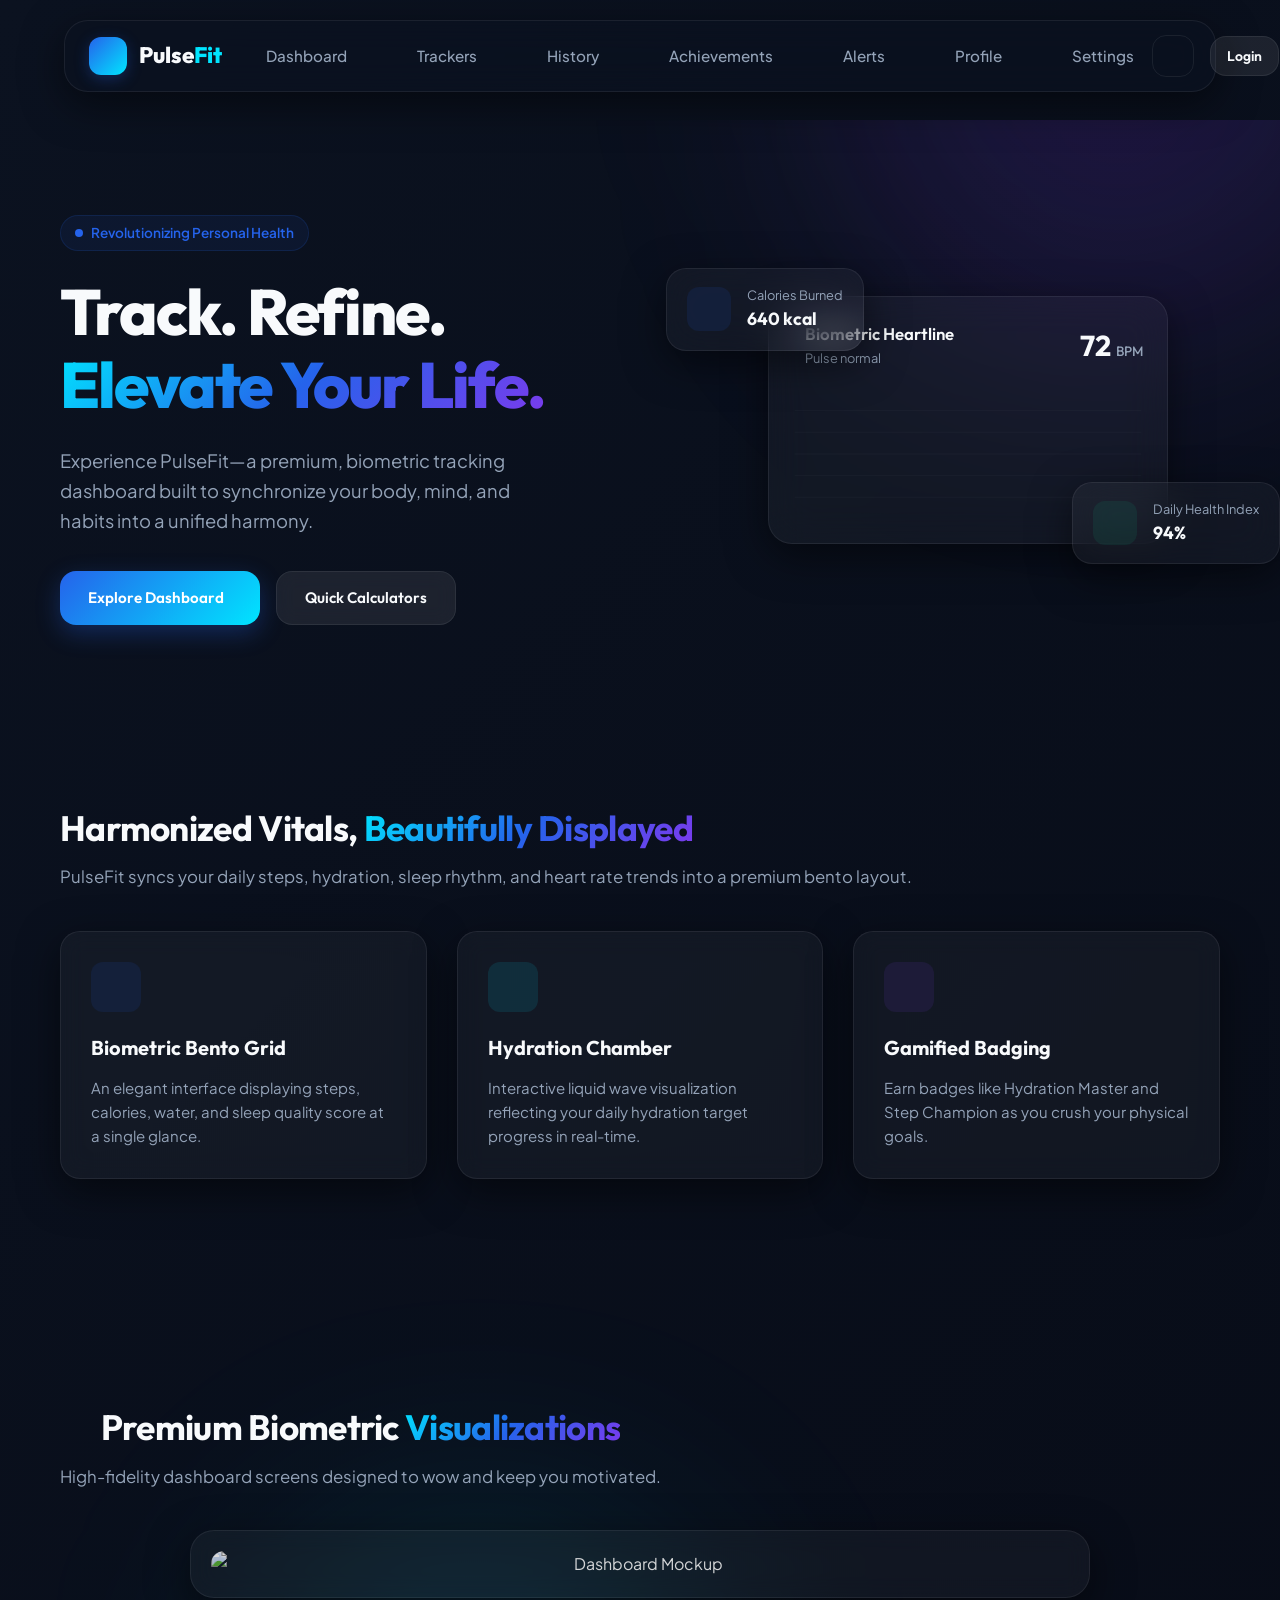
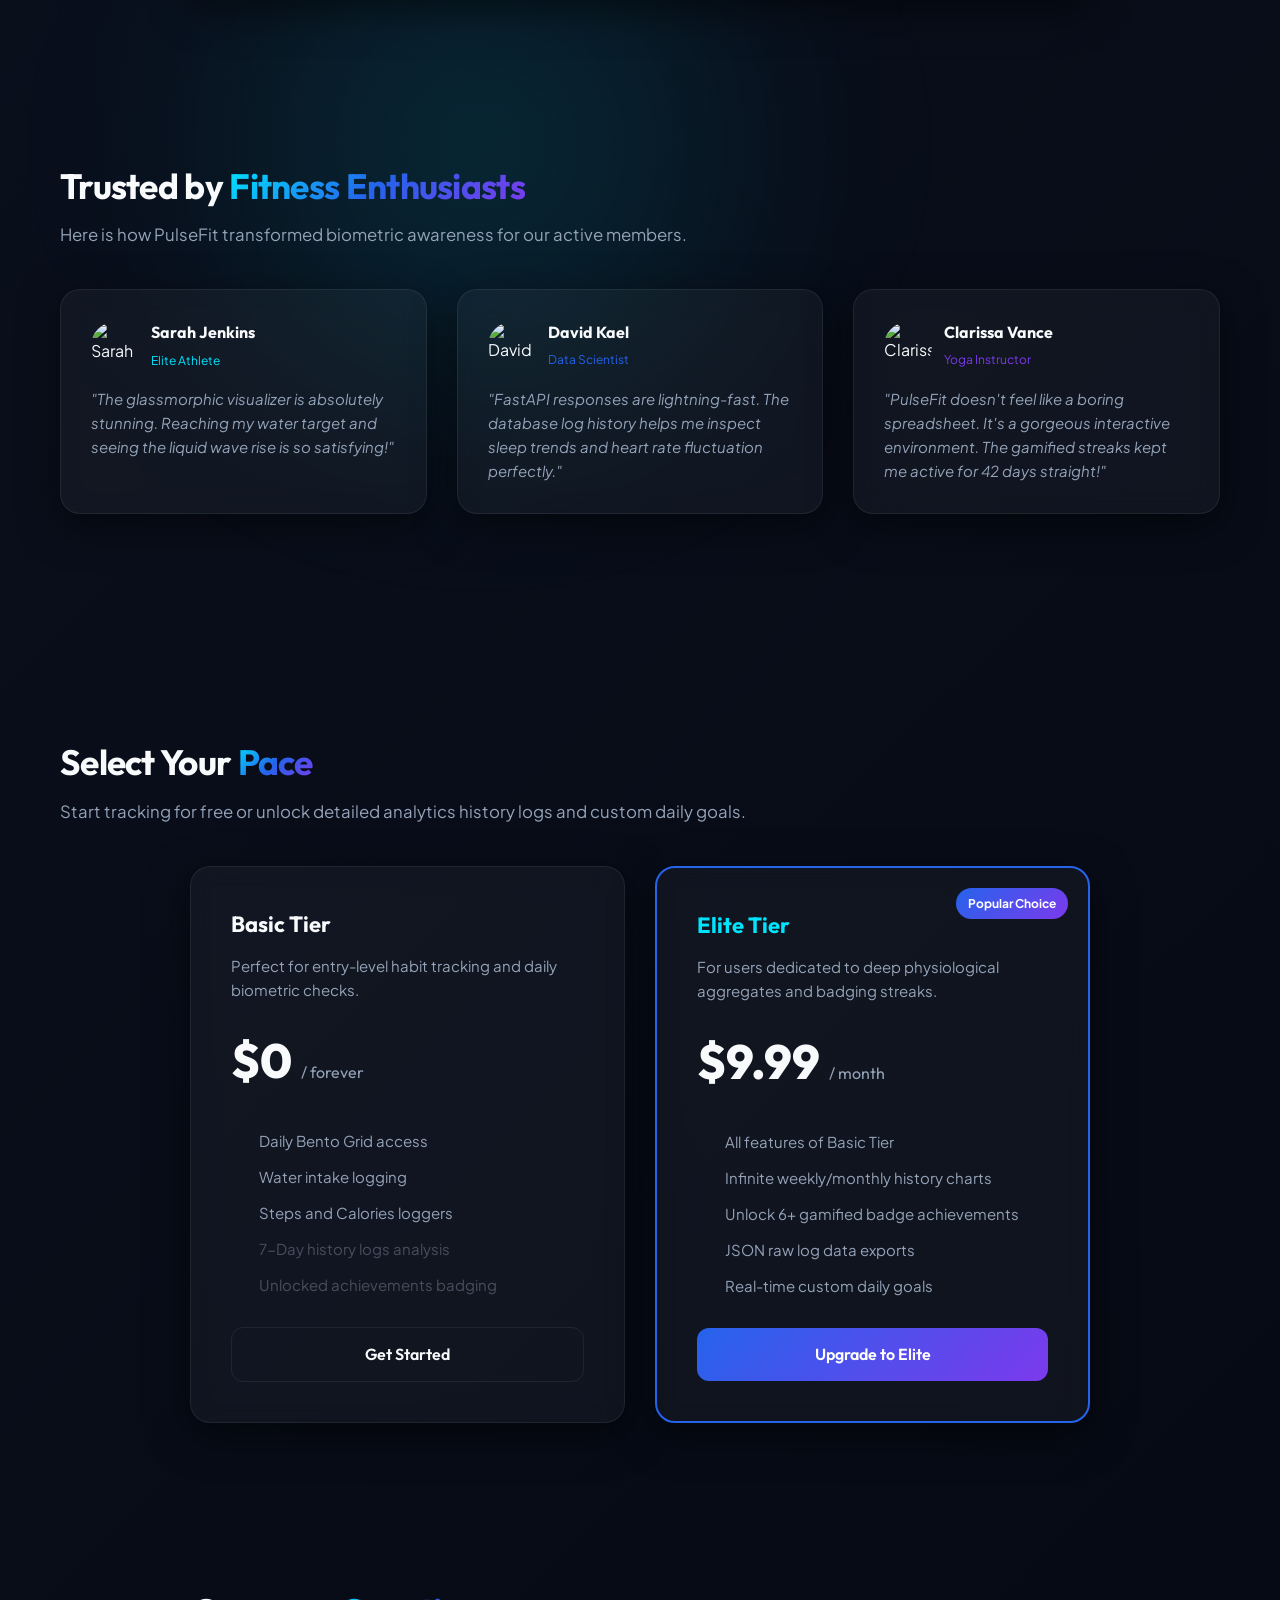
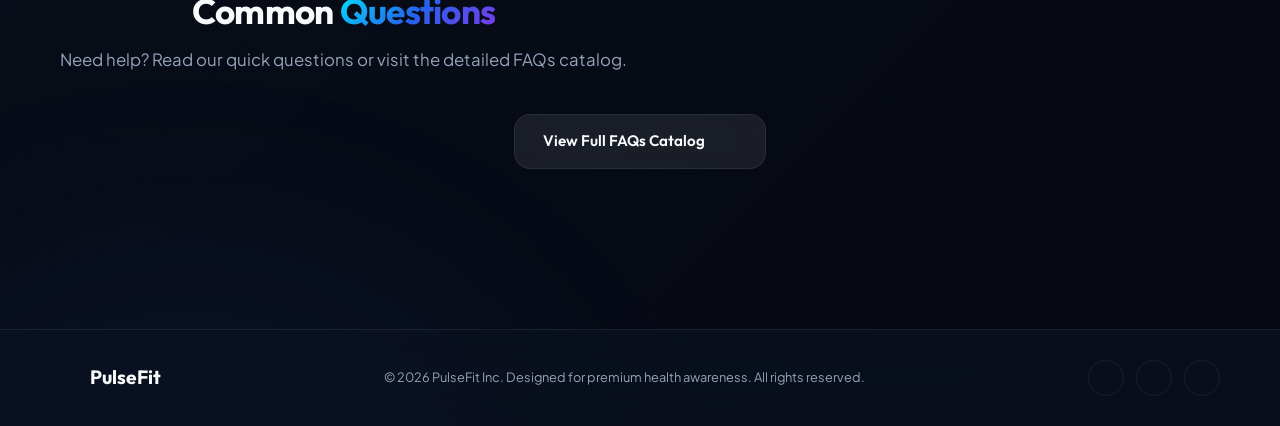
==== frontend/index.html @ 083548a2 "Initial commit: PulseFit Full-Stack Premium Health Analytics Dashboard" ====
<!DOCTYPE html>
<html lang="en">
<head>
    <meta charset="UTF-8">
    <meta name="viewport" content="width=device-width, initial-scale=1.0">
    <title>PulseFit | Premium Health Dashboard</title>
    <!-- Fonts -->
    <link rel="preconnect" href="https://fonts.googleapis.com">
    <link rel="preconnect" href="https://fonts.gstatic.com" crossorigin>
    <link href="https://fonts.googleapis.com/css2?family=Outfit:wght@300;400;500;600;700;800&family=Plus+Jakarta+Sans:wght@300;400;500;600;700;800&display=swap" rel="stylesheet">
    <!-- Style Sheet -->
    <link rel="stylesheet" href="assets/css/style.css">
    <link rel="stylesheet" href="assets/css/pages.css">
    <!-- Lucide Icons -->
    <script src="https://unpkg.com/lucide@latest"></script>
    <!-- Chart.js -->
    <script src="https://cdn.jsdelivr.net/npm/chart.js"></script>
    <!-- Canvas Confetti -->
    <script src="https://cdn.jsdelivr.net/npm/canvas-confetti@1.6.0/dist/confetti.browser.min.js"></script>
    <!-- Script to prevent FOUC (Flash of Unauthenticated Content) -->
    <script>
        (function() {
            const token = localStorage.getItem('pulsefit_token') || sessionStorage.getItem('pulsefit_token');
            if (token) {
                document.documentElement.classList.add('logged-in');
            }
        })();
    </script>
</head>
<body class="dark-theme">
    <!-- Background Animated Aurora/Blobs -->
    <div class="aurora-container">
        <div class="blob blob-1"></div>
        <div class="blob blob-2"></div>
        <div class="blob blob-3"></div>
    </div>

    <!-- Mouse Glow Glow Background Effect -->
    <div id="mouse-glow" class="mouse-glow"></div>

    <!-- Floating Glass Navigation -->
    <nav class="nav-glass">
        <div class="nav-container">
            <a href="#hero" class="nav-logo">
                <div class="logo-icon-wrap">
                    <i data-lucide="activity" class="logo-icon"></i>
                </div>
                <span>Pulse<span>Fit</span></span>
            </a>
            
            <div class="nav-menu">
                <a href="#dashboard" class="nav-link active" data-tab="dashboard">
                    <i data-lucide="layout-dashboard"></i>
                    <span>Dashboard</span>
                </a>
                <a href="#water-bmi" class="nav-link" data-tab="trackers">
                    <i data-lucide="heart-pulse"></i>
                    <span>Trackers</span>
                </a>
                <a href="history.html" class="nav-link">
                    <i data-lucide="history"></i>
                    <span>History</span>
                </a>
                <a href="achievements.html" class="nav-link">
                    <i data-lucide="trophy"></i>
                    <span>Achievements</span>
                </a>
                <a href="notifications.html" class="nav-link">
                    <i data-lucide="bell"></i>
                    <span>Alerts</span>
                </a>
                <a href="profile.html" class="nav-link">
                    <i data-lucide="user"></i>
                    <span>Profile</span>
                </a>
                <a href="settings.html" class="nav-link">
                    <i data-lucide="settings"></i>
                    <span>Settings</span>
                </a>
            </div>

            <div class="nav-actions">
                <button id="theme-toggle" class="theme-btn" aria-label="Toggle Theme">
                    <i data-lucide="sun" class="sun-icon"></i>
                    <i data-lucide="moon" class="moon-icon"></i>
                </button>
                <div id="nav-auth-btn-wrap">
                    <!-- Configured dynamically by auth.js -->
                </div>
            </div>
        </div>
    </nav>

    <main class="main-content">
        <!-- Hero Section -->
        <section id="hero" class="hero-section public-landing">
            <div class="hero-content">
                <div class="hero-badge">
                    <span class="pulse-dot"></span>
                    <span>Revolutionizing Personal Health</span>
                </div>
                <h1 class="hero-title">Track. Refine.<br><span class="gradient-text">Elevate Your Life.</span></h1>
                <p class="hero-subtitle">
                    Experience PulseFit—a premium, biometric tracking dashboard built to synchronize your body, mind, and habits into a unified harmony.
                </p>
                <div class="hero-actions">
                    <a href="#dashboard" class="btn btn-primary btn-ripple">
                        Explore Dashboard
                        <i data-lucide="arrow-right"></i>
                    </a>
                    <a href="#water-bmi" class="btn btn-secondary btn-ripple">
                        Quick Calculators
                    </a>
                </div>
            </div>

            <div class="hero-visual">
                <!-- Heartbeat ECG Graphic -->
                <div class="ecg-card glass-card">
                    <div class="ecg-header">
                        <div class="ecg-title-wrap">
                            <i data-lucide="heart" class="icon-pulse text-danger"></i>
                            <div>
                                <span class="ecg-label">Biometric Heartline</span>
                                <div class="ecg-status">Pulse normal</div>
                            </div>
                        </div>
                        <span class="bpm-counter font-heading">72 <span class="bpm-unit">BPM</span></span>
                    </div>
                    <div class="ecg-graph-wrap">
                        <svg class="ecg-svg" viewBox="0 0 400 150">
                            <defs>
                                <linearGradient id="heartGradient" x1="0" y1="0" x2="1" y2="0">
                                    <stop offset="0%" stop-color="var(--accent-color)" />
                                    <stop offset="50%" stop-color="var(--primary-color)" />
                                    <stop offset="100%" stop-color="var(--secondary-color)" />
                                </linearGradient>
                            </defs>
                            <path class="ecg-grid-lines" d="M 0,25 L 400,25 M 0,50 L 400,50 M 0,75 L 400,75 M 0,100 L 400,100 M 0,125 L 400,125" />
                            <path class="ecg-line" d="M 0,75 Q 15,75 30,75 Q 35,70 40,80 Q 45,75 55,75 Q 70,75 80,60 Q 85,110 90,20 Q 95,85 100,75 Q 115,75 130,75 Q 145,75 160,75 Q 165,70 170,80 Q 175,75 185,75 Q 200,75 210,60 Q 215,110 220,20 Q 225,85 230,75 Q 245,75 260,75 Q 275,75 290,75 Q 295,70 300,80 Q 305,75 315,75 Q 330,75 340,60 Q 345,110 350,20 Q 355,85 360,75 Q 375,75 400,75" />
                        </svg>
                    </div>
                </div>

                <!-- Floating Quick Cards -->
                <div class="floating-card float-card-1 glass-card">
                    <div class="float-icon-wrap bg-primary-soft">
                        <i data-lucide="zap" class="text-primary"></i>
                    </div>
                    <div>
                        <div class="float-title">Calories Burned</div>
                        <div class="float-val">640 kcal</div>
                    </div>
                </div>

                <div class="floating-card float-card-2 glass-card">
                    <div class="float-icon-wrap bg-success-soft">
                        <i data-lucide="activity" class="text-success"></i>
                    </div>
                    <div>
                        <div class="float-title">Daily Health Index</div>
                        <div class="float-val">94%</div>
                    </div>
                </div>
            </div>
        </section>

        <!-- Bento Grid Dashboard Section -->
        <section id="dashboard" class="dashboard-section section-padding private-dashboard">
            <div class="section-header">
                <div>
                    <h2 class="section-title">Biometric Bento Grid</h2>
                    <p class="section-subtitle">Realtime synchronization of your daily vitals, metrics, and progress.</p>
                </div>
            </div>

            <div class="bento-grid">
                <!-- 1. Heart Rate (Double Width) -->
                <div class="bento-card glass-card span-col-2" id="card-heart">
                    <div class="card-glow"></div>
                    <div class="bento-card-header">
                        <div class="card-title-wrap">
                            <span class="card-icon-wrap hr-icon-wrap">
                                <i data-lucide="heart" class="text-danger icon-pulse"></i>
                            </span>
                            <div>
                                <span class="card-category">Realtime Vitals</span>
                                <h3 class="card-title">Heart Rate</h3>
                            </div>
                        </div>
                        <span class="badge badge-success-soft">Active Now</span>
                    </div>
                    
                    <div class="card-body-layout hr-layout">
                        <div class="metric-display">
                            <span class="metric-value" id="val-heart">72</span>
                            <span class="metric-unit">BPM</span>
                            <div class="metric-status text-success">
                                <i data-lucide="trending-down"></i>
                                <span>Optimal resting rate</span>
                            </div>
                        </div>
                        <div class="mini-chart-container">
                            <canvas id="chart-heart-mini"></canvas>
                        </div>
                    </div>
                </div>

                <!-- 2. Daily Goal Radial Rings -->
                <div class="bento-card glass-card span-row-2" id="card-goals">
                    <div class="card-glow"></div>
                    <div class="bento-card-header">
                        <div class="card-title-wrap">
                            <span class="card-icon-wrap">
                                <i data-lucide="target" class="text-accent"></i>
                            </span>
                            <div>
                                <span class="card-category">Goals Completion</span>
                                <h3 class="card-title">Daily Rings</h3>
                            </div>
                        </div>
                    </div>
                    
                    <div class="radial-rings-body">
                        <div class="svg-rings-wrapper">
                            <svg class="radial-rings-svg" viewBox="0 0 200 200">
                                <!-- Steps Ring -->
                                <circle class="ring-bg" cx="100" cy="100" r="80" />
                                <circle class="ring-progress" id="ring-steps" cx="100" cy="100" r="80" stroke="var(--accent-color)" stroke-dasharray="502" stroke-dashoffset="502" />
                                
                                <!-- Calories Ring -->
                                <circle class="ring-bg" cx="100" cy="100" r="60" />
                                <circle class="ring-progress" id="ring-calories" cx="100" cy="100" r="60" stroke="var(--secondary-color)" stroke-dasharray="377" stroke-dashoffset="377" />
                                
                                <!-- Water Ring -->
                                <circle class="ring-bg" cx="100" cy="100" r="40" />
                                <circle class="ring-progress" id="ring-water" cx="100" cy="100" r="40" stroke="var(--primary-color)" stroke-dasharray="251" stroke-dashoffset="251" />
                            </svg>
                            <div class="rings-percentage-display">
                                <span id="rings-percentage">75%</span>
                                <span class="percent-label">Avg. Completed</span>
                            </div>
                        </div>

                        <div class="rings-legend">
                            <div class="legend-item">
                                <span class="legend-dot" style="background-color: var(--accent-color);"></span>
                                <span class="legend-name">Steps</span>
                                <span class="legend-value" id="legend-steps-val">76%</span>
                            </div>
                            <div class="legend-item">
                                <span class="legend-dot" style="background-color: var(--secondary-color);"></span>
                                <span class="legend-name">Calories</span>
                                <span class="legend-value" id="legend-calories-val">80%</span>
                            </div>
                            <div class="legend-item">
                                <span class="legend-dot" style="background-color: var(--primary-color);"></span>
                                <span class="legend-name">Water</span>
                                <span class="legend-value" id="legend-water-val">68%</span>
                            </div>
                        </div>
                    </div>
                </div>

                <!-- 3. Steps -->
                <div class="bento-card glass-card" id="card-steps">
                    <div class="card-glow"></div>
                    <div class="bento-card-header">
                        <div class="card-title-wrap">
                            <span class="card-icon-wrap">
                                <i data-lucide="footprints" class="text-accent"></i>
                            </span>
                            <div>
                                <span class="card-category">Activity</span>
                                <h3 class="card-title">Steps</h3>
                            </div>
                        </div>
                    </div>
                    
                    <div class="card-body-simple">
                        <div class="metric-display">
                            <span class="metric-value animate-number" id="val-steps" data-target="7624">0</span>
                            <span class="metric-unit">steps</span>
                        </div>
                        
                        <div class="progress-bar-wrap">
                            <div class="progress-bar-bg">
                                <div class="progress-fill fill-accent" id="progress-steps-bar" style="width: 76.2%"></div>
                            </div>
                            <div class="progress-stats">
                                <span>Goal: 10,000</span>
                                <span>76.2%</span>
                            </div>
                        </div>
                    </div>
                </div>

                <!-- 4. Water Intake (Quick View) -->
                <div class="bento-card glass-card" id="card-water">
                    <div class="card-glow"></div>
                    <div class="bento-card-header">
                        <div class="card-title-wrap">
                            <span class="card-icon-wrap">
                                <i data-lucide="droplet" class="text-primary"></i>
                            </span>
                            <div>
                                <span class="card-category">Hydration</span>
                                <h3 class="card-title">Water</h3>
                            </div>
                        </div>
                    </div>
                    
                    <div class="card-body-simple">
                        <div class="metric-display">
                            <span class="metric-value animate-number" id="val-water-quick">1700</span>
                            <span class="metric-unit">ml</span>
                        </div>
                        
                        <div class="progress-bar-wrap">
                            <div class="progress-bar-bg">
                                <div class="progress-fill fill-primary" id="progress-water-bar" style="width: 68%"></div>
                            </div>
                            <div class="progress-stats">
                                <span>Goal: 2,500ml</span>
                                <span id="val-water-pct">68%</span>
                            </div>
                        </div>
                    </div>
                </div>

                <!-- 5. Sleep -->
                <div class="bento-card glass-card" id="card-sleep">
                    <div class="card-glow"></div>
                    <div class="bento-card-header">
                        <div class="card-title-wrap">
                            <span class="card-icon-wrap">
                                <i data-lucide="moon" class="text-secondary"></i>
                            </span>
                            <div>
                                <span class="card-category">Circadian</span>
                                <h3 class="card-title">Sleep</h3>
                            </div>
                        </div>
                    </div>
                    
                    <div class="card-body-simple">
                        <div class="metric-display">
                            <div class="metric-value-row">
                                <span class="metric-value" id="val-sleep-hours">7.5</span>
                                <span class="metric-unit">hrs</span>
                            </div>
                            <div class="sleep-score-pill">
                                <span>Quality Score:</span>
                                <span class="text-secondary font-heading" id="val-sleep-score">84%</span>
                            </div>
                        </div>
                        <div class="sleep-timeline-mini">
                            <div class="timeline-bar">
                                <div class="timeline-seg deep" style="width: 25%" title="Deep Sleep"></div>
                                <div class="timeline-seg rem" style="width: 35%" title="REM Sleep"></div>
                                <div class="timeline-seg light" style="width: 30%" title="Light Sleep"></div>
                                <div class="timeline-seg awake" style="width: 10%" title="Awake"></div>
                            </div>
                            <div class="timeline-labels">
                                <span>23:00</span>
                                <span>06:30</span>
                            </div>
                        </div>
                    </div>
                </div>

                <!-- 6. Calories (Burned vs Target) -->
                <div class="bento-card glass-card" id="card-calories">
                    <div class="card-glow"></div>
                    <div class="bento-card-header">
                        <div class="card-title-wrap">
                            <span class="card-icon-wrap">
                                <i data-lucide="flame" class="text-warning"></i>
                            </span>
                            <div>
                                <span class="card-category">Energy Output</span>
                                <h3 class="card-title">Calories</h3>
                            </div>
                        </div>
                    </div>
                    
                    <div class="card-body-simple">
                        <div class="metric-display">
                            <span class="metric-value animate-number" id="val-calories" data-target="1920">0</span>
                            <span class="metric-unit">kcal</span>
                        </div>
                        
                        <div class="progress-bar-wrap">
                            <div class="progress-bar-bg">
                                <div class="progress-fill fill-warning" id="progress-calories-bar" style="width: 80%"></div>
                            </div>
                            <div class="progress-stats">
                                <span>Goal: 2,400 kcal</span>
                                <span>80%</span>
                            </div>
                        </div>
                    </div>
                </div>

                <!-- 7. Weekly Progress (Double Width) -->
                <div class="bento-card glass-card span-col-2" id="card-weekly">
                    <div class="card-glow"></div>
                    <div class="bento-card-header">
                        <div class="card-title-wrap">
                            <span class="card-icon-wrap">
                                <i data-lucide="trending-up" class="text-success"></i>
                            </span>
                            <div>
                                <span class="card-category">Biometric Trend</span>
                                <h3 class="card-title">Weekly Progress</h3>
                            </div>
                        </div>
                        <div class="weekly-legend-toggle">
                            <span class="dot-label"><span class="dot" style="background-color: var(--primary-color)"></span>Score</span>
                            <span class="dot-label"><span class="dot" style="background-color: var(--accent-color)"></span>Activity</span>
                        </div>
                    </div>
                    
                    <div class="weekly-chart-body">
                        <canvas id="chart-weekly-progress"></canvas>
                    </div>
                </div>

                <!-- 8. Achievements -->
                <div class="bento-card glass-card" id="card-achievements">
                    <div class="card-glow"></div>
                    <div class="bento-card-header">
                        <div class="card-title-wrap">
                            <span class="card-icon-wrap">
                                <i data-lucide="trophy" class="text-warning"></i>
                            </span>
                            <div>
                                <span class="card-category">Milestones</span>
                                <h3 class="card-title">Achievements</h3>
                            </div>
                        </div>
                    </div>
                    
                    <div class="achievements-body">
                        <div class="badge-list">
                            <div class="badge-item active-badge" title="Hydration Champion">
                                <div class="badge-icon-wrap">
                                    <i data-lucide="droplet" class="text-primary"></i>
                                </div>
                                <span class="badge-item-label">Hydro Master</span>
                            </div>
                            <div class="badge-item active-badge" title="10K steps completed">
                                <div class="badge-icon-wrap">
                                    <i data-lucide="footprints" class="text-accent"></i>
                                </div>
                                <span class="badge-item-label">10k Steps</span>
                            </div>
                            <div class="badge-item locked-badge" title="Sleep perfect week">
                                <div class="badge-icon-wrap">
                                    <i data-lucide="moon" class="text-secondary"></i>
                                </div>
                                <span class="badge-item-label">Dreamer</span>
                            </div>
                        </div>
                    </div>
                </div>
            </div>
        </section>

        <!-- Interactive Trackers (Water & BMI) -->
        <section id="water-bmi" class="trackers-section section-padding private-dashboard">
            <div class="section-header">
                <div>
                    <h2 class="section-title">Interactive Health Modules</h2>
                    <p class="section-subtitle">Deep dive tools with live inputs, status calculations, and rich visual effects.</p>
                </div>
            </div>

            <div class="trackers-grid">
                <!-- Water Tracker Card (Liquid Wave) -->
                <div class="tracker-card glass-card" id="card-water-detailed">
                    <div class="card-glow"></div>
                    <div class="tracker-card-header">
                        <div class="card-title-wrap">
                            <span class="card-icon-wrap bg-primary-soft">
                                <i data-lucide="droplet" class="text-primary"></i>
                            </span>
                            <div>
                                <span class="card-category">Daily Ingestion</span>
                                <h3 class="card-title">Hydration Chamber</h3>
                            </div>
                        </div>
                    </div>

                    <div class="water-tracker-body">
                        <!-- Liquid Vessel Visual -->
                        <div class="water-bottle-container">
                            <div class="water-vessel">
                                <!-- Wave Overlay SVG -->
                                <div class="water-waves" id="water-level-waves" style="transform: translateY(32%);">
                                    <svg class="waves" xmlns="http://www.w3.org/2000/svg" viewBox="0 24 150 28" preserveAspectRatio="none" shape-rendering="auto">
                                        <defs>
                                            <path id="gentle-wave" d="M-160 44c30 0 58-18 88-18s58 18 88 18 58-18 88-18 58 18 88 18v44h-352z" />
                                        </defs>
                                        <g class="parallax">
                                            <use href="#gentle-wave" x="48" y="0" fill="rgba(37, 99, 235, 0.3)" />
                                            <use href="#gentle-wave" x="48" y="3" fill="rgba(0, 229, 255, 0.4)" />
                                            <use href="#gentle-wave" x="48" y="5" fill="rgba(37, 99, 235, 0.7)" />
                                            <use href="#gentle-wave" x="48" y="7" fill="var(--primary-color)" />
                                        </g>
                                    </svg>
                                </div>
                                <div class="vessel-label font-heading">
                                    <span id="vessel-percentage">68%</span>
                                    <span class="vessel-sub">Hydrated</span>
                                </div>
                            </div>
                        </div>

                        <!-- Stats & Buttons -->
                        <div class="water-controls">
                            <div class="water-stat-row">
                                <div class="stat-box">
                                    <span class="stat-val font-heading" id="water-intake-val">1.7L</span>
                                    <span class="stat-lbl">Intake</span>
                                </div>
                                <div class="stat-divider"></div>
                                <div class="stat-box">
                                    <span class="stat-val font-heading">2.5L</span>
                                    <span class="stat-lbl">Goal Target</span>
                                </div>
                            </div>

                            <div class="quick-add-grid">
                                <button class="btn-quick-add btn-ripple" data-amount="250">
                                    <span class="plus-icon">+</span>
                                    <span class="amount-val">250 ml</span>
                                    <span class="cup-label">Small Glass</span>
                                </button>
                                <button class="btn-quick-add btn-ripple" data-amount="500">
                                    <span class="plus-icon">+</span>
                                    <span class="amount-val">500 ml</span>
                                    <span class="cup-label">Tall Bottle</span>
                                </button>
                                <button class="btn-quick-add btn-ripple" data-amount="1000">
                                    <span class="plus-icon">+</span>
                                    <span class="amount-val">1000 ml</span>
                                    <span class="cup-label">Hydro Flask</span>
                                </button>
                            </div>
                        </div>
                    </div>
                </div>

                <!-- BMI Calculator Card -->
                <div class="tracker-card glass-card" id="card-bmi-detailed">
                    <div class="card-glow"></div>
                    <div class="tracker-card-header">
                        <div class="card-title-wrap">
                            <span class="card-icon-wrap bg-accent-soft">
                                <i data-lucide="scale" class="text-accent"></i>
                            </span>
                            <div>
                                <span class="card-category">Weight Composition</span>
                                <h3 class="card-title">Interactive BMI</h3>
                            </div>
                        </div>
                    </div>

                    <div class="bmi-tracker-body">
                        <!-- Left Sliders Input -->
                        <div class="bmi-inputs">
                            <div class="input-slider-group">
                                <div class="slider-header">
                                    <label for="bmi-height">Height</label>
                                    <span class="slider-val-bubble font-heading" id="height-lbl">175 cm</span>
                                </div>
                                <input type="range" id="bmi-height" min="100" max="220" value="175" class="range-slider">
                            </div>

                            <div class="input-slider-group">
                                <div class="slider-header">
                                    <label for="bmi-weight">Weight</label>
                                    <span class="slider-val-bubble font-heading" id="weight-lbl">70 kg</span>
                                </div>
                                <input type="range" id="bmi-weight" min="30" max="150" value="70" class="range-slider">
                            </div>
                        </div>

                        <!-- Gauge Visual & Text -->
                        <div class="bmi-visual">
                            <div class="gauge-container">
                                <svg class="gauge-svg" viewBox="0 0 200 100">
                                    <!-- Gauge Arc Background -->
                                    <path class="gauge-arc-bg" d="M20,95 A80,80 0 0,1 180,95" />
                                    <!-- Colored Indicator Segments (Underweight, Normal, Overweight, Obese) -->
                                    <path class="gauge-arc-segment text-accent" d="M20,95 A80,80 0 0,1 60,40" stroke="#00E5FF" />
                                    <path class="gauge-arc-segment text-success" d="M60,40 A80,80 0 0,1 120,30" stroke="#10B981" />
                                    <path class="gauge-arc-segment text-warning" d="M120,30 A80,80 0 0,1 160,50" stroke="#F59E0B" />
                                    <path class="gauge-arc-segment text-danger" d="M160,50 A80,80 0 0,1 180,95" stroke="#EF4444" />
                                    
                                    <!-- Gauge Needle -->
                                    <line class="gauge-needle" id="bmi-needle" x1="100" y1="95" x2="100" y2="25" />
                                    <circle class="gauge-center" cx="100" cy="95" r="8" />
                                </svg>
                                
                                <div class="bmi-score-wrap">
                                    <span class="bmi-score-val font-heading" id="val-bmi">22.9</span>
                                    <span class="bmi-score-status" id="val-bmi-status">Normal Weight</span>
                                </div>
                            </div>

                            <div class="bmi-verdict glass-panel" id="bmi-feedback">
                                <i data-lucide="info" class="text-primary"></i>
                                <span>You have a healthy body weight. Maintain physical activity & hydration.</span>
                            </div>
                        </div>
                    </div>
                </div>
            </div>
        </section>

        <!-- Features Section (Public Landing Only) -->
        <section id="features" class="features-section section-padding public-landing">
            <div class="section-header">
                <div>
                    <h2 class="section-title">Harmonized Vitals, <span class="gradient-text">Beautifully Displayed</span></h2>
                    <p class="section-subtitle">PulseFit syncs your daily steps, hydration, sleep rhythm, and heart rate trends into a premium bento layout.</p>
                </div>
            </div>
            <div class="feature-grid-3">
                <div class="marketing-card">
                    <div class="marketing-card-icon" style="background: rgba(37, 99, 235, 0.1); color: var(--primary-color);">
                        <i data-lucide="layout-grid"></i>
                    </div>
                    <h3 class="marketing-card-title">Biometric Bento Grid</h3>
                    <p class="marketing-card-desc">An elegant interface displaying steps, calories, water, and sleep quality score at a single glance.</p>
                </div>
                <div class="marketing-card">
                    <div class="marketing-card-icon" style="background: rgba(0, 229, 255, 0.1); color: var(--accent-color);">
                        <i data-lucide="droplet"></i>
                    </div>
                    <h3 class="marketing-card-title">Hydration Chamber</h3>
                    <p class="marketing-card-desc">Interactive liquid wave visualization reflecting your daily hydration target progress in real-time.</p>
                </div>
                <div class="marketing-card">
                    <div class="marketing-card-icon" style="background: rgba(124, 58, 237, 0.1); color: var(--secondary-color);">
                        <i data-lucide="trophy"></i>
                    </div>
                    <h3 class="marketing-card-title">Gamified Badging</h3>
                    <p class="marketing-card-desc">Earn badges like Hydration Master and Step Champion as you crush your physical goals.</p>
                </div>
            </div>
        </section>

        <!-- Screenshots Section (Public Landing Only) -->
        <section id="screenshots" class="screenshots-section section-padding public-landing" style="text-align: center;">
            <div class="section-header">
                <div>
                    <h2 class="section-title">Premium Biometric <span class="gradient-text">Visualizations</span></h2>
                    <p class="section-subtitle">High-fidelity dashboard screens designed to wow and keep you motivated.</p>
                </div>
            </div>
            <div class="marketing-card" style="max-width: 900px; margin: 0 auto; padding: 20px; overflow: hidden; border-radius: 24px;">
                <img src="https://images.unsplash.com/photo-1510017808632-95f08e047fe2?q=80&w=1200&auto=format&fit=crop" alt="Dashboard Mockup" style="width: 100%; border-radius: 16px; display: block; filter: brightness(0.85);">
            </div>
        </section>

        <!-- Testimonials Section (Public Landing Only) -->
        <section id="testimonials" class="testimonials-section section-padding public-landing">
            <div class="section-header">
                <div>
                    <h2 class="section-title">Trusted by <span class="gradient-text">Fitness Enthusiasts</span></h2>
                    <p class="section-subtitle">Here is how PulseFit transformed biometric awareness for our active members.</p>
                </div>
            </div>
            <div class="feature-grid-3">
                <div class="marketing-card">
                    <div style="display: flex; align-items: center; gap: 12px; margin-bottom: 16px;">
                        <img src="https://images.unsplash.com/photo-1544005313-94ddf0286df2?q=80&w=128" alt="Sarah" style="width: 48px; height: 48px; border-radius: 50%; object-fit: cover;">
                        <div>
                            <h4 style="font-family: var(--font-heading); color: var(--text-primary); font-size: 16px;">Sarah Jenkins</h4>
                            <span style="font-size: 12px; color: var(--accent-color);">Elite Athlete</span>
                        </div>
                    </div>
                    <p class="marketing-card-desc" style="font-style: italic;">"The glassmorphic visualizer is absolutely stunning. Reaching my water target and seeing the liquid wave rise is so satisfying!"</p>
                </div>
                <div class="marketing-card">
                    <div style="display: flex; align-items: center; gap: 12px; margin-bottom: 16px;">
                        <img src="https://images.unsplash.com/photo-1506794778202-cad84cf45f1d?q=80&w=128" alt="David" style="width: 48px; height: 48px; border-radius: 50%; object-fit: cover;">
                        <div>
                            <h4 style="font-family: var(--font-heading); color: var(--text-primary); font-size: 16px;">David Kael</h4>
                            <span style="font-size: 12px; color: var(--primary-color);">Data Scientist</span>
                        </div>
                    </div>
                    <p class="marketing-card-desc" style="font-style: italic;">"FastAPI responses are lightning-fast. The database log history helps me inspect sleep trends and heart rate fluctuation perfectly."</p>
                </div>
                <div class="marketing-card">
                    <div style="display: flex; align-items: center; gap: 12px; margin-bottom: 16px;">
                        <img src="https://images.unsplash.com/photo-1534528741775-53994a69daeb?q=80&w=128" alt="Clarissa" style="width: 48px; height: 48px; border-radius: 50%; object-fit: cover;">
                        <div>
                            <h4 style="font-family: var(--font-heading); color: var(--text-primary); font-size: 16px;">Clarissa Vance</h4>
                            <span style="font-size: 12px; color: var(--secondary-color);">Yoga Instructor</span>
                        </div>
                    </div>
                    <p class="marketing-card-desc" style="font-style: italic;">"PulseFit doesn't feel like a boring spreadsheet. It's a gorgeous interactive environment. The gamified streaks kept me active for 42 days straight!"</p>
                </div>
            </div>
        </section>

        <!-- Pricing Section (Public Landing Only) -->
        <section id="pricing" class="pricing-section section-padding public-landing">
            <div class="section-header">
                <div>
                    <h2 class="section-title">Select Your <span class="gradient-text">Pace</span></h2>
                    <p class="section-subtitle">Start tracking for free or unlock detailed analytics history logs and custom daily goals.</p>
                </div>
            </div>
            <div class="pricing-grid-2" style="max-width: 900px; margin: 0 auto;">
                <!-- Free Plan -->
                <div class="marketing-card pricing-card">
                    <h3 class="marketing-card-title" style="font-size: 22px;">Basic Tier</h3>
                    <p class="marketing-card-desc">Perfect for entry-level habit tracking and daily biometric checks.</p>
                    <div class="pricing-price">$0 <span>/ forever</span></div>
                    <ul class="pricing-features">
                        <li><i data-lucide="check"></i> <span>Daily Bento Grid access</span></li>
                        <li><i data-lucide="check"></i> <span>Water intake logging</span></li>
                        <li><i data-lucide="check"></i> <span>Steps and Calories loggers</span></li>
                        <li style="opacity: 0.4;"><i data-lucide="x" style="color: var(--danger-color);"></i> <span>7-Day history logs analysis</span></li>
                        <li style="opacity: 0.4;"><i data-lucide="x" style="color: var(--danger-color);"></i> <span>Unlocked achievements badging</span></li>
                    </ul>
                    <a href="register.html" class="btn-pricing btn-ripple" style="border: 1px solid var(--card-border); color: var(--text-primary);">Get Started</a>
                </div>

                <!-- Premium Plan -->
                <div class="marketing-card pricing-card premium">
                    <div class="pricing-badge">Popular Choice</div>
                    <h3 class="marketing-card-title" style="font-size: 22px; color: var(--accent-color);">Elite Tier</h3>
                    <p class="marketing-card-desc">For users dedicated to deep physiological aggregates and badging streaks.</p>
                    <div class="pricing-price">$9.99 <span>/ month</span></div>
                    <ul class="pricing-features">
                        <li><i data-lucide="check"></i> <span>All features of Basic Tier</span></li>
                        <li><i data-lucide="check"></i> <span>Infinite weekly/monthly history charts</span></li>
                        <li><i data-lucide="check"></i> <span>Unlock 6+ gamified badge achievements</span></li>
                        <li><i data-lucide="check"></i> <span>JSON raw log data exports</span></li>
                        <li><i data-lucide="check"></i> <span>Real-time custom daily goals</span></li>
                    </ul>
                    <a href="register.html" class="btn-pricing btn-ripple" style="background: linear-gradient(135deg, var(--primary-color) 0%, var(--secondary-color) 100%); color: #fff;">Upgrade to Elite</a>
                </div>
            </div>
        </section>

        <!-- FAQ summary (Public Landing Only) -->
        <section id="faq-summary" class="faq-summary-section section-padding public-landing" style="text-align: center; margin-bottom: 40px;">
            <div class="section-header">
                <div>
                    <h2 class="section-title">Common <span class="gradient-text">Questions</span></h2>
                    <p class="section-subtitle">Need help? Read our quick questions or visit the detailed FAQs catalog.</p>
                </div>
            </div>
            <a href="faq.html" class="btn btn-secondary btn-ripple">
                View Full FAQs Catalog
                <i data-lucide="arrow-right" style="width: 16px; height: 16px; margin-left: 8px;"></i>
            </a>
        </section>
    </main>

    <!-- Footer -->
    <footer class="footer-glass">
        <div class="footer-container">
            <div class="footer-brand">
                <i data-lucide="activity" class="text-primary"></i>
                <span class="font-heading">PulseFit</span>
            </div>
            <p class="footer-copy">© 2026 PulseFit Inc. Designed for premium health awareness. All rights reserved.</p>
            <div class="footer-socials">
                <a href="#" class="social-btn" aria-label="Twitter"><i data-lucide="twitter"></i></a>
                <a href="#" class="social-btn" aria-label="GitHub"><i data-lucide="github"></i></a>
                <a href="#" class="social-btn" aria-label="Instagram"><i data-lucide="instagram"></i></a>
            </div>
        </div>
    </footer>

    <!-- Script File -->
    <script src="assets/js/auth.js"></script>
    <script src="assets/js/script.js"></script>
</body>
</html>
---- frontend/assets/css/style.css ----
/* ==========================================================================
   PulseFit Core CSS Design System
   ========================================================================== */

/* Design Variables & Theme Maps */
:root {
    /* Color Palette */
    --primary-color: #2563EB;
    --accent-color: #00E5FF;
    --secondary-color: #7C3AED;
    --success-color: #10B981;
    --warning-color: #F59E0B;
    --danger-color: #EF4444;
    
    /* Font Stack */
    --font-heading: 'Outfit', -apple-system, BlinkMacSystemFont, "Segoe UI", Roboto, sans-serif;
    --font-body: 'Plus Jakarta Sans', -apple-system, BlinkMacSystemFont, "Segoe UI", Roboto, sans-serif;

    /* Theme-specific tokens (Dark Theme - Default) */
    --bg-gradient: linear-gradient(135deg, #0B1220 0%, #060913 100%);
    --card-bg: rgba(255, 255, 255, 0.04);
    --card-border: rgba(255, 255, 255, 0.07);
    --card-hover-border: rgba(0, 229, 255, 0.25);
    --text-primary: #F8FAFC;
    --text-secondary: #94A3B8;
    --shadow: 0 12px 40px 0 rgba(0, 0, 0, 0.5);
    --glow-primary: rgba(37, 99, 235, 0.15);
    --nav-bg: rgba(11, 18, 32, 0.7);
    --panel-bg: rgba(255, 255, 255, 0.02);
    
    --blob-1-color: rgba(124, 58, 237, 0.2);
    --blob-2-color: rgba(37, 99, 235, 0.15);
    --blob-3-color: rgba(0, 229, 255, 0.15);
    
    --vessel-bg: rgba(255, 255, 255, 0.05);
    --track-bg: rgba(255, 255, 255, 0.08);
}

/* Light Theme Variables */
.light-theme {
    --bg-gradient: linear-gradient(135deg, #F4F7FE 0%, #E5EEFC 100%);
    --card-bg: rgba(255, 255, 255, 0.55);
    --card-border: rgba(255, 255, 255, 0.6);
    --card-hover-border: rgba(37, 99, 235, 0.35);
    --text-primary: #0F172A;
    --text-secondary: #475569;
    --shadow: 0 12px 40px 0 rgba(31, 38, 135, 0.06);
    --glow-primary: rgba(37, 99, 235, 0.06);
    --nav-bg: rgba(244, 247, 254, 0.7);
    --panel-bg: rgba(255, 255, 255, 0.3);
    
    --blob-1-color: rgba(124, 58, 237, 0.08);
    --blob-2-color: rgba(37, 99, 235, 0.08);
    --blob-3-color: rgba(0, 229, 255, 0.08);
    
    --vessel-bg: rgba(0, 0, 0, 0.03);
    --track-bg: rgba(0, 0, 0, 0.06);
}

/* Reset & Core Setup */
* {
    box-sizing: border-box;
    margin: 0;
    padding: 0;
}

html {
    scroll-behavior: smooth;
}

body {
    background: var(--bg-gradient);
    color: var(--text-primary);
    font-family: var(--font-body);
    font-size: 16px;
    line-height: 1.6;
    overflow-x: hidden;
    min-height: 100vh;
    transition: background 0.6s ease, color 0.4s ease;
    position: relative;
}

/* Scrollbar styling */
::-webkit-scrollbar {
    width: 8px;
}
::-webkit-scrollbar-track {
    background: transparent;
}
::-webkit-scrollbar-thumb {
    background: rgba(255, 255, 255, 0.1);
    border-radius: 10px;
}
.light-theme::-webkit-scrollbar-thumb {
    background: rgba(0, 0, 0, 0.1);
}

/* Background Blobs Animation */
.aurora-container {
    position: absolute;
    top: 0;
    left: 0;
    width: 100%;
    height: 100%;
    z-index: -2;
    overflow: hidden;
    pointer-events: none;
}

.blob {
    position: absolute;
    border-radius: 50%;
    filter: blur(120px);
    mix-blend-mode: screen;
    animation: float-blobs 25s infinite alternate ease-in-out;
    opacity: 0.8;
    transition: background 0.6s ease;
}

.light-theme .blob {
    mix-blend-mode: multiply;
    opacity: 0.9;
}

.blob-1 {
    width: 45vw;
    height: 45vw;
    background: var(--blob-1-color);
    top: -10%;
    right: -10%;
    animation-delay: 0s;
}

.blob-2 {
    width: 50vw;
    height: 50vw;
    background: var(--blob-2-color);
    bottom: -15%;
    left: -10%;
    animation-delay: 5s;
}

.blob-3 {
    width: 35vw;
    height: 35vw;
    background: var(--blob-3-color);
    top: 40%;
    left: 20%;
    animation-delay: 10s;
}

@keyframes float-blobs {
    0% {
        transform: translate(0, 0) scale(1) rotate(0deg);
    }
    50% {
        transform: translate(5%, 10%) scale(1.1) rotate(180deg);
    }
    100% {
        transform: translate(-5%, -5%) scale(0.9) rotate(360deg);
    }
}

/* Mouse Glow Effect */
.mouse-glow {
    position: fixed;
    top: 0;
    left: 0;
    width: 600px;
    height: 600px;
    border-radius: 50%;
    background: radial-gradient(circle, var(--glow-primary) 0%, transparent 70%);
    z-index: -1;
    pointer-events: none;
    transform: translate(-50%, -50%);
    opacity: 0;
    transition: opacity 0.5s ease;
}

/* Premium Typography Helper */
.font-heading {
    font-family: var(--font-heading);
}

.gradient-text {
    background: linear-gradient(135deg, var(--accent-color) 0%, var(--primary-color) 50%, var(--secondary-color) 100%);
    -webkit-background-clip: text;
    -webkit-text-fill-color: transparent;
}

/* Floating Glass Navigation */
.nav-glass {
    position: fixed;
    top: 20px;
    left: 50%;
    transform: translateX(-50%);
    width: 90%;
    max-width: 1200px;
    height: 72px;
    background: var(--nav-bg);
    border: 1px solid var(--card-border);
    backdrop-filter: blur(20px);
    -webkit-backdrop-filter: blur(20px);
    border-radius: 24px;
    z-index: 100;
    box-shadow: var(--shadow);
    transition: border 0.3s ease, background 0.6s ease, top 0.3s ease;
}

.nav-container {
    display: flex;
    align-items: center;
    justify-content: space-between;
    height: 100%;
    padding: 0 24px;
}

.nav-logo {
    display: flex;
    align-items: center;
    gap: 12px;
    text-decoration: none;
    color: var(--text-primary);
    font-family: var(--font-heading);
    font-weight: 800;
    font-size: 1.4rem;
}

.logo-icon-wrap {
    width: 38px;
    height: 38px;
    border-radius: 12px;
    background: linear-gradient(135deg, var(--primary-color) 0%, var(--accent-color) 100%);
    display: flex;
    align-items: center;
    justify-content: center;
    box-shadow: 0 4px 15px rgba(37, 99, 235, 0.3);
}

.logo-icon {
    width: 20px;
    height: 20px;
    color: #fff;
}

.nav-logo span span {
    color: var(--accent-color);
}

.nav-menu {
    display: flex;
    align-items: center;
    gap: 8px;
}

.nav-link {
    display: flex;
    align-items: center;
    gap: 8px;
    padding: 10px 18px;
    color: var(--text-secondary);
    text-decoration: none;
    font-weight: 500;
    font-size: 0.95rem;
    border-radius: 14px;
    transition: all 0.3s cubic-bezier(0.25, 0.8, 0.25, 1);
}

.nav-link i {
    width: 18px;
    height: 18px;
}

.nav-link:hover {
    color: var(--text-primary);
    background: rgba(255, 255, 255, 0.05);
}

.light-theme .nav-link:hover {
    background: rgba(0, 0, 0, 0.03);
}

.nav-link.active {
    color: var(--text-primary);
    background: rgba(255, 255, 255, 0.08);
    box-shadow: inset 0 1px 0 rgba(255, 255, 255, 0.1);
}

.light-theme .nav-link.active {
    background: rgba(0, 0, 0, 0.05);
    box-shadow: inset 0 1px 0 rgba(0, 0, 0, 0.05);
}

.nav-actions {
    display: flex;
    align-items: center;
    gap: 16px;
}

.theme-btn {
    background: transparent;
    border: 1px solid var(--card-border);
    width: 42px;
    height: 42px;
    border-radius: 14px;
    cursor: pointer;
    color: var(--text-primary);
    display: flex;
    align-items: center;
    justify-content: center;
    transition: all 0.3s ease;
}

.theme-btn:hover {
    background: rgba(255, 255, 255, 0.05);
    border-color: var(--card-hover-border);
}

.light-theme .theme-btn:hover {
    background: rgba(0, 0, 0, 0.03);
}

.theme-btn .sun-icon {
    display: none;
}

.light-theme .theme-btn .moon-icon {
    display: none;
}

.light-theme .theme-btn .sun-icon {
    display: block;
}

.profile-nav-avatar {
    width: 42px;
    height: 42px;
    border-radius: 14px;
    overflow: hidden;
    border: 2px solid var(--card-border);
    box-shadow: 0 4px 10px rgba(0, 0, 0, 0.1);
}

.profile-nav-avatar img {
    width: 100%;
    height: 100%;
    object-fit: cover;
}

/* Glass Card Definition */
.glass-card {
    background: var(--card-bg);
    border: 1px solid var(--card-border);
    backdrop-filter: blur(20px);
    -webkit-backdrop-filter: blur(20px);
    border-radius: 24px;
    box-shadow: var(--shadow);
    transition: transform 0.4s cubic-bezier(0.25, 1, 0.5, 1), 
                box-shadow 0.4s cubic-bezier(0.25, 1, 0.5, 1), 
                border-color 0.4s ease, background 0.6s ease;
    position: relative;
    overflow: hidden;
}

/* Card Glow Effect on Mouse Hover */
.card-glow {
    position: absolute;
    top: var(--glow-y, 0px);
    left: var(--glow-x, 0px);
    width: 350px;
    height: 350px;
    border-radius: 50%;
    background: radial-gradient(circle, var(--glow-primary) 0%, transparent 70%);
    pointer-events: none;
    transform: translate(-50%, -50%) scale(0);
    transition: transform 0.5s ease;
    z-index: 0;
}

.glass-card:hover .card-glow {
    transform: translate(-50%, -50%) scale(1);
}

.glass-card:hover {
    transform: translateY(-6px);
    border-color: var(--card-hover-border);
    box-shadow: 0 20px 40px rgba(0, 0, 0, 0.25);
}

.light-theme .glass-card:hover {
    box-shadow: 0 20px 40px rgba(31, 38, 135, 0.08);
}

/* Buttons */
.btn {
    display: inline-flex;
    align-items: center;
    justify-content: center;
    gap: 8px;
    padding: 14px 28px;
    border-radius: 16px;
    font-weight: 600;
    font-family: var(--font-heading);
    text-decoration: none;
    cursor: pointer;
    transition: all 0.3s cubic-bezier(0.25, 0.8, 0.25, 1);
    font-size: 0.95rem;
    position: relative;
    overflow: hidden;
}

.btn-primary {
    background: linear-gradient(135deg, var(--primary-color) 0%, var(--accent-color) 100%);
    color: #fff;
    border: none;
    box-shadow: 0 8px 25px rgba(37, 99, 235, 0.3);
}

.btn-primary:hover {
    transform: translateY(-2px);
    box-shadow: 0 12px 30px rgba(37, 99, 235, 0.45);
}

.btn-secondary {
    background: rgba(255, 255, 255, 0.08);
    color: var(--text-primary);
    border: 1px solid var(--card-border);
    backdrop-filter: blur(10px);
}

.light-theme .btn-secondary {
    background: rgba(255, 255, 255, 0.6);
}

.btn-secondary:hover {
    background: rgba(255, 255, 255, 0.12);
    border-color: var(--text-secondary);
}

.btn-outline {
    background: transparent;
    border: 1px solid var(--card-border);
    color: var(--text-primary);
}

.btn-danger {
    color: var(--danger-color);
    border-color: rgba(239, 68, 68, 0.2);
}

.btn-danger:hover {
    background: rgba(239, 68, 68, 0.1);
    border-color: var(--danger-color);
}

/* Button Ripple Styling */
.ripple {
    position: absolute;
    border-radius: 50%;
    transform: scale(0);
    animation: ripple-effect 0.6s linear;
    background-color: rgba(255, 255, 255, 0.35);
    pointer-events: none;
}

@keyframes ripple-effect {
    to {
        transform: scale(4);
        opacity: 0;
    }
}

/* Main Content Wrapper */
.main-content {
    max-width: 1200px;
    margin: 120px auto 0;
    padding: 0 20px;
}

/* Hero Section */
.hero-section {
    display: grid;
    grid-template-columns: 1.1fr 0.9fr;
    gap: 40px;
    align-items: center;
    min-height: calc(80vh - 120px);
    padding: 40px 0;
}

.hero-content {
    display: flex;
    flex-direction: column;
    gap: 24px;
}

.hero-badge {
    align-self: flex-start;
    display: flex;
    align-items: center;
    gap: 8px;
    background: rgba(37, 99, 235, 0.08);
    border: 1px solid rgba(37, 99, 235, 0.15);
    padding: 6px 14px;
    border-radius: 30px;
    color: var(--primary-color);
    font-size: 0.85rem;
    font-weight: 600;
}

.light-theme .hero-badge {
    background: rgba(37, 99, 235, 0.05);
}

.pulse-dot {
    width: 8px;
    height: 8px;
    background-color: var(--primary-color);
    border-radius: 50%;
    display: inline-block;
    animation: pulse-ring 2s infinite;
}

@keyframes pulse-ring {
    0% {
        transform: scale(0.95);
        box-shadow: 0 0 0 0 rgba(37, 99, 235, 0.5);
    }
    70% {
        transform: scale(1);
        box-shadow: 0 0 0 8px rgba(37, 99, 235, 0);
    }
    100% {
        transform: scale(0.95);
        box-shadow: 0 0 0 0 rgba(37, 99, 235, 0);
    }
}

.hero-title {
    font-family: var(--font-heading);
    font-size: 4rem;
    line-height: 1.15;
    font-weight: 800;
    letter-spacing: -0.03em;
}

.hero-subtitle {
    color: var(--text-secondary);
    font-size: 1.15rem;
    max-width: 500px;
    line-height: 1.65;
}

.hero-actions {
    display: flex;
    gap: 16px;
    margin-top: 10px;
}

/* Hero Visual & ECG Card */
.hero-visual {
    position: relative;
    display: flex;
    justify-content: center;
    align-items: center;
    height: 380px;
}

.ecg-card {
    width: 100%;
    max-width: 400px;
    padding: 24px;
    z-index: 2;
}

.ecg-header {
    display: flex;
    justify-content: space-between;
    align-items: center;
    margin-bottom: 20px;
}

.ecg-title-wrap {
    display: flex;
    align-items: center;
    gap: 12px;
}

.icon-pulse {
    animation: heartbeat-pulse 1.2s infinite ease-in-out;
}

@keyframes heartbeat-pulse {
    0% { transform: scale(1); }
    15% { transform: scale(1.15); }
    30% { transform: scale(1); }
    45% { transform: scale(1.15); }
    60% { transform: scale(1); }
    100% { transform: scale(1); }
}

.ecg-label {
    font-family: var(--font-heading);
    font-weight: 600;
    font-size: 1.05rem;
}

.ecg-status {
    font-size: 0.8rem;
    color: var(--text-secondary);
}

.bpm-counter {
    font-size: 1.8rem;
    font-weight: 700;
    color: var(--text-primary);
}

.bpm-unit {
    font-size: 0.85rem;
    color: var(--text-secondary);
    font-weight: 500;
}

.ecg-graph-wrap {
    height: 130px;
    position: relative;
    border-radius: 12px;
    overflow: hidden;
}

.ecg-svg {
    width: 100%;
    height: 100%;
}

.ecg-grid-lines {
    stroke: rgba(255, 255, 255, 0.03);
    stroke-width: 1;
}
.light-theme .ecg-grid-lines {
    stroke: rgba(0, 0, 0, 0.03);
}

.ecg-line {
    fill: none;
    stroke: url(#heartGradient);
    stroke-width: 3;
    stroke-linecap: round;
    stroke-linejoin: round;
    stroke-dasharray: 1000;
    stroke-dashoffset: 1000;
    animation: draw-ecg 4s linear infinite;
}

@keyframes draw-ecg {
    to {
        stroke-dashoffset: 0;
    }
}

/* Floating Quick Cards in Hero */
.floating-card {
    position: absolute;
    display: flex;
    align-items: center;
    gap: 16px;
    padding: 16px 20px;
    border-radius: 20px;
    z-index: 3;
    animation: float-card 6s infinite ease-in-out;
}

.float-card-1 {
    top: 10%;
    left: -10%;
    animation-delay: 0s;
}

.float-card-2 {
    bottom: 12%;
    right: -12%;
    animation-delay: 3s;
}

@keyframes float-card {
    0% { transform: translateY(0px); }
    50% { transform: translateY(-10px); }
    100% { transform: translateY(0px); }
}

.float-icon-wrap {
    width: 44px;
    height: 44px;
    border-radius: 12px;
    display: flex;
    align-items: center;
    justify-content: center;
}

.bg-primary-soft { background: rgba(37, 99, 235, 0.1); }
.bg-success-soft { background: rgba(10, 185, 129, 0.1); }
.bg-accent-soft { background: rgba(0, 229, 255, 0.1); }
.bg-warning-soft { background: rgba(245, 158, 11, 0.1); }
.bg-danger-soft { background: rgba(239, 68, 68, 0.1); }

.float-title {
    font-size: 0.8rem;
    color: var(--text-secondary);
}

.float-val {
    font-family: var(--font-heading);
    font-weight: 700;
    font-size: 1.1rem;
}

/* Section Header Styles */
.section-padding {
    padding: 80px 0;
}

.section-header {
    margin-bottom: 40px;
    display: flex;
    justify-content: space-between;
    align-items: flex-end;
}

.section-title {
    font-family: var(--font-heading);
    font-size: 2.2rem;
    font-weight: 700;
    margin-bottom: 8px;
    letter-spacing: -0.02em;
}

.section-subtitle {
    color: var(--text-secondary);
    font-size: 1.05rem;
}

/* Bento Grid Layout */
.bento-grid {
    display: grid;
    grid-template-columns: repeat(4, 1fr);
    gap: 24px;
}

/* Span helpers */
.span-col-2 {
    grid-column: span 2;
}

.span-row-2 {
    grid-row: span 2;
}

/* Bento Card Elements */
.bento-card {
    padding: 24px;
    min-height: 200px;
    display: flex;
    flex-direction: column;
    justify-content: space-between;
    z-index: 1;
}

.bento-card-header {
    display: flex;
    justify-content: space-between;
    align-items: flex-start;
    width: 100%;
}

.card-title-wrap {
    display: flex;
    align-items: center;
    gap: 12px;
}

.card-icon-wrap {
    width: 44px;
    height: 44px;
    border-radius: 12px;
    background: rgba(255, 255, 255, 0.05);
    display: flex;
    align-items: center;
    justify-content: center;
}

.light-theme .card-icon-wrap {
    background: rgba(0, 0, 0, 0.04);
}

.card-category {
    font-size: 0.75rem;
    color: var(--text-secondary);
    text-transform: uppercase;
    letter-spacing: 0.05em;
    font-weight: 600;
}

.card-title {
    font-family: var(--font-heading);
    font-size: 1.15rem;
    font-weight: 600;
}

.badge {
    padding: 6px 12px;
    border-radius: 10px;
    font-size: 0.75rem;
    font-weight: 600;
}

.badge-success-soft {
    background: rgba(16, 185, 129, 0.1);
    color: var(--success-color);
}

.badge-primary-soft {
    background: rgba(37, 99, 235, 0.1);
    color: var(--primary-color);
}

.badge-accent-soft {
    background: rgba(0, 229, 255, 0.1);
    color: var(--accent-color);
}

/* Card Body Layouts */
.card-body-layout {
    display: flex;
    align-items: center;
    justify-content: space-between;
    gap: 16px;
    flex-grow: 1;
    margin-top: 20px;
}

.hr-layout {
    display: grid;
    grid-template-columns: 0.9fr 1.1fr;
    align-items: center;
}

.metric-display {
    display: flex;
    flex-direction: column;
}

.metric-value {
    font-family: var(--font-heading);
    font-size: 3rem;
    font-weight: 700;
    line-height: 1.1;
    letter-spacing: -0.02em;
}

.metric-value-row {
    display: flex;
    align-items: baseline;
    gap: 4px;
}

.metric-unit {
    font-size: 0.95rem;
    color: var(--text-secondary);
    font-weight: 500;
    margin-top: -2px;
}

.metric-status {
    display: flex;
    align-items: center;
    gap: 4px;
    font-size: 0.8rem;
    font-weight: 500;
    margin-top: 8px;
}

.metric-status i {
    width: 14px;
    height: 14px;
}

.mini-chart-container {
    height: 90px;
    position: relative;
    width: 100%;
}

.card-body-simple {
    display: flex;
    flex-direction: column;
    justify-content: flex-end;
    flex-grow: 1;
    margin-top: 24px;
    gap: 12px;
}

/* Progress Bars */
.progress-bar-wrap {
    width: 100%;
}

.progress-bar-bg {
    width: 100%;
    height: 6px;
    background: var(--track-bg);
    border-radius: 10px;
    overflow: hidden;
    position: relative;
}

.progress-fill {
    height: 100%;
    border-radius: 10px;
    transition: width 1s cubic-bezier(0.25, 0.8, 0.25, 1);
}

.fill-accent { background: linear-gradient(90deg, var(--primary-color) 0%, var(--accent-color) 100%); }
.fill-primary { background: var(--primary-color); }
.fill-warning { background: var(--warning-color); }
.fill-secondary { background: var(--secondary-color); }

.progress-stats {
    display: flex;
    justify-content: space-between;
    font-size: 0.75rem;
    color: var(--text-secondary);
    margin-top: 6px;
    font-weight: 500;
}

/* Radial Rings completion */
.radial-rings-body {
    display: flex;
    flex-direction: column;
    align-items: center;
    gap: 20px;
    flex-grow: 1;
    justify-content: center;
    margin-top: 16px;
}

.svg-rings-wrapper {
    position: relative;
    width: 160px;
    height: 160px;
}

.radial-rings-svg {
    transform: rotate(-90deg);
    width: 100%;
    height: 100%;
}

.ring-bg {
    fill: none;
    stroke: var(--track-bg);
    stroke-width: 10;
}

.ring-progress {
    fill: none;
    stroke-width: 10;
    stroke-linecap: round;
    transition: stroke-dashoffset 1s ease-in-out;
}

.rings-percentage-display {
    position: absolute;
    top: 50%;
    left: 50%;
    transform: translate(-50%, -50%);
    text-align: center;
    display: flex;
    flex-direction: column;
}

#rings-percentage {
    font-family: var(--font-heading);
    font-size: 1.6rem;
    font-weight: 700;
    line-height: 1.1;
}

.percent-label {
    font-size: 0.7rem;
    color: var(--text-secondary);
    text-transform: uppercase;
    font-weight: 600;
    letter-spacing: 0.05em;
}

.rings-legend {
    display: flex;
    flex-direction: column;
    gap: 8px;
    width: 100%;
}

.legend-item {
    display: flex;
    align-items: center;
    font-size: 0.8rem;
    font-weight: 500;
}

.legend-dot {
    width: 8px;
    height: 8px;
    border-radius: 50%;
    margin-right: 8px;
}

.legend-name {
    color: var(--text-secondary);
    flex-grow: 1;
}

.legend-value {
    font-weight: 700;
}

/* Sleep mini timeline */
.sleep-score-pill {
    align-self: flex-start;
    background: var(--panel-bg);
    border: 1px solid var(--card-border);
    padding: 4px 10px;
    border-radius: 10px;
    font-size: 0.75rem;
    display: flex;
    gap: 6px;
    margin-top: 8px;
    font-weight: 500;
}

.sleep-timeline-mini {
    margin-top: 8px;
    width: 100%;
}

.timeline-bar {
    width: 100%;
    height: 8px;
    border-radius: 10px;
    overflow: hidden;
    display: flex;
}

.timeline-seg {
    height: 100%;
}

.timeline-seg.deep { background-color: var(--secondary-color); }
.timeline-seg.rem { background-color: var(--accent-color); }
.timeline-seg.light { background-color: var(--primary-color); }
.timeline-seg.awake { background-color: var(--warning-color); }

.timeline-labels {
    display: flex;
    justify-content: space-between;
    font-size: 0.7rem;
    color: var(--text-secondary);
    margin-top: 4px;
}

/* Weekly Chart Body */
.weekly-chart-body {
    height: 200px;
    position: relative;
    width: 100%;
    margin-top: 24px;
}

.weekly-legend-toggle {
    display: flex;
    gap: 16px;
    font-size: 0.8rem;
    font-weight: 600;
}

.dot-label {
    display: flex;
    align-items: center;
    gap: 6px;
}

.dot-label .dot {
    width: 8px;
    height: 8px;
    border-radius: 50%;
}

/* Achievements Badges list */
.achievements-body {
    flex-grow: 1;
    display: flex;
    align-items: flex-end;
    margin-top: 16px;
}

.badge-list {
    display: grid;
    grid-template-columns: repeat(3, 1fr);
    gap: 12px;
    width: 100%;
}

.badge-item {
    display: flex;
    flex-direction: column;
    align-items: center;
    gap: 6px;
    padding: 10px;
    border-radius: 16px;
    text-align: center;
    background: var(--panel-bg);
    border: 1px solid var(--card-border);
    transition: all 0.3s cubic-bezier(0.25, 0.8, 0.25, 1);
}

.badge-item:hover {
    transform: scale(1.05);
}

.badge-icon-wrap {
    width: 36px;
    height: 36px;
    border-radius: 50%;
    background: rgba(255, 255, 255, 0.05);
    display: flex;
    align-items: center;
    justify-content: center;
}

.light-theme .badge-icon-wrap {
    background: rgba(0, 0, 0, 0.04);
}

.badge-item-label {
    font-size: 0.7rem;
    font-weight: 600;
    color: var(--text-secondary);
}

.locked-badge {
    opacity: 0.4;
    filter: grayscale(100%);
}

/* Interactive Trackers Grid */
.trackers-grid {
    display: grid;
    grid-template-columns: 1fr 1fr;
    gap: 24px;
}

.tracker-card {
    padding: 28px;
    z-index: 1;
}

.tracker-card-header {
    display: flex;
    justify-content: space-between;
    align-items: flex-start;
    margin-bottom: 24px;
}

/* Water Bottle Liquid Animation */
.water-tracker-body {
    display: grid;
    grid-template-columns: 140px 1fr;
    gap: 32px;
    align-items: center;
}

.water-bottle-container {
    display: flex;
    justify-content: center;
}

.water-vessel {
    position: relative;
    width: 110px;
    height: 220px;
    border: 3px solid var(--card-border);
    background: var(--vessel-bg);
    border-radius: 36px;
    overflow: hidden;
    box-shadow: inset 0 8px 16px rgba(0,0,0,0.1);
}

.water-waves {
    position: absolute;
    bottom: 0;
    left: 0;
    width: 100%;
    height: 100%;
    transition: transform 1.2s cubic-bezier(0.16, 1, 0.3, 1);
    transform: translateY(100%);
}

.waves {
    position: absolute;
    top: -24px;
    left: 0;
    width: 200%;
    height: 28px;
}

.parallax > use {
    animation: wave-move 12s cubic-bezier(.55,.5,.45,.5) infinite;
}
.parallax > use:nth-child(1) {
    animation-delay: -2s;
    animation-duration: 7s;
}
.parallax > use:nth-child(2) {
    animation-delay: -3s;
    animation-duration: 10s;
}
.parallax > use:nth-child(3) {
    animation-delay: -4s;
    animation-duration: 13s;
}
.parallax > use:nth-child(4) {
    animation-delay: -5s;
    animation-duration: 20s;
}

@keyframes wave-move {
    0% {
        transform: translate3d(-90px,0,0);
    }
    100% {
        transform: translate3d(85px,0,0);
    }
}

.vessel-label {
    position: absolute;
    top: 50%;
    left: 50%;
    transform: translate(-50%, -50%);
    text-align: center;
    color: #fff;
    mix-blend-mode: difference;
    display: flex;
    flex-direction: column;
    z-index: 5;
    pointer-events: none;
}

#vessel-percentage {
    font-size: 1.8rem;
    font-weight: 700;
    line-height: 1.1;
}

.vessel-sub {
    font-size: 0.75rem;
    font-weight: 600;
    text-transform: uppercase;
    letter-spacing: 0.05em;
}

/* Water controls details */
.water-controls {
    display: flex;
    flex-direction: column;
    gap: 20px;
}

.water-stat-row {
    display: flex;
    align-items: center;
    justify-content: space-around;
    background: var(--panel-bg);
    border: 1px solid var(--card-border);
    padding: 12px;
    border-radius: 16px;
}

.stat-box {
    text-align: center;
    display: flex;
    flex-direction: column;
}

.stat-val {
    font-size: 1.4rem;
    font-weight: 700;
}

.stat-lbl {
    font-size: 0.75rem;
    color: var(--text-secondary);
    font-weight: 500;
}

.stat-divider {
    width: 1px;
    height: 30px;
    background: var(--card-border);
}

.quick-add-grid {
    display: grid;
    grid-template-columns: 1fr;
    gap: 10px;
}

.btn-quick-add {
    background: var(--panel-bg);
    border: 1px solid var(--card-border);
    color: var(--text-primary);
    border-radius: 16px;
    padding: 12px 18px;
    display: flex;
    align-items: center;
    gap: 12px;
    cursor: pointer;
    font-family: var(--font-body);
    transition: all 0.3s cubic-bezier(0.25, 0.8, 0.25, 1);
    position: relative;
    overflow: hidden;
}

.btn-quick-add:hover {
    background: rgba(37, 99, 235, 0.06);
    border-color: rgba(37, 99, 235, 0.3);
}

.btn-quick-add .plus-icon {
    font-size: 1.1rem;
    color: var(--primary-color);
    font-weight: 700;
}

.btn-quick-add .amount-val {
    font-family: var(--font-heading);
    font-weight: 700;
    font-size: 0.95rem;
}

.btn-quick-add .cup-label {
    font-size: 0.75rem;
    color: var(--text-secondary);
    margin-left: auto;
}

/* BMI calculator body */
.bmi-tracker-body {
    display: grid;
    grid-template-columns: 1.1fr 0.9fr;
    gap: 24px;
    align-items: center;
}

.bmi-inputs {
    display: flex;
    flex-direction: column;
    gap: 20px;
}

.input-slider-group {
    display: flex;
    flex-direction: column;
    gap: 10px;
}

.slider-header {
    display: flex;
    justify-content: space-between;
    font-weight: 600;
    font-size: 0.95rem;
}

.slider-header label {
    color: var(--text-secondary);
}

.slider-val-bubble {
    color: var(--text-primary);
    font-weight: 700;
}

/* Custom premium slider */
.range-slider {
    -webkit-appearance: none;
    appearance: none;
    width: 100%;
    height: 6px;
    border-radius: 10px;
    background: var(--track-bg);
    outline: none;
}

.range-slider::-webkit-slider-thumb {
    -webkit-appearance: none;
    appearance: none;
    width: 20px;
    height: 20px;
    border-radius: 50%;
    background: var(--accent-color);
    cursor: pointer;
    box-shadow: 0 0 10px rgba(0, 229, 255, 0.4);
    transition: transform 0.2s ease;
}

.range-slider::-webkit-slider-thumb:hover {
    transform: scale(1.2);
}

.range-slider::-moz-range-thumb {
    width: 20px;
    height: 20px;
    border-radius: 50%;
    background: var(--accent-color);
    cursor: pointer;
    box-shadow: 0 0 10px rgba(0, 229, 255, 0.4);
    border: none;
    transition: transform 0.2s ease;
}

.range-slider::-moz-range-thumb:hover {
    transform: scale(1.2);
}

.bmi-visual {
    display: flex;
    flex-direction: column;
    align-items: center;
    gap: 20px;
}

.gauge-container {
    position: relative;
    width: 160px;
    height: 100px;
}

.gauge-svg {
    width: 100%;
    height: 100%;
}

.gauge-arc-bg {
    fill: none;
    stroke: var(--track-bg);
    stroke-width: 10;
    stroke-linecap: round;
}

.gauge-arc-segment {
    fill: none;
    stroke-width: 10;
    stroke-linecap: round;
}

.gauge-needle {
    stroke: var(--text-primary);
    stroke-width: 3;
    stroke-linecap: round;
    transition: transform 0.8s cubic-bezier(0.25, 1, 0.5, 1);
    transform-origin: 100px 95px;
}

.gauge-center {
    fill: var(--text-primary);
}

.bmi-score-wrap {
    position: absolute;
    bottom: -15px;
    left: 50%;
    transform: translateX(-50%);
    text-align: center;
    display: flex;
    flex-direction: column;
}

.bmi-score-val {
    font-size: 1.6rem;
    font-weight: 700;
    line-height: 1.1;
}

.bmi-score-status {
    font-size: 0.75rem;
    color: var(--text-secondary);
    text-transform: uppercase;
    letter-spacing: 0.05em;
    font-weight: 600;
}

.bmi-verdict {
    display: flex;
    align-items: center;
    gap: 12px;
    padding: 12px 16px;
    border-radius: 16px;
    font-size: 0.8rem;
    line-height: 1.4;
    color: var(--text-secondary);
    border: 1px solid var(--card-border);
}

.bmi-verdict i {
    width: 18px;
    height: 18px;
    flex-shrink: 0;
}

.glass-panel {
    background: var(--panel-bg);
}

/* Profile and timeline grid */
.profile-grid {
    display: grid;
    grid-template-columns: 1fr 1fr;
    gap: 24px;
}

.profile-main-card {
    padding: 28px;
    z-index: 1;
    display: flex;
    flex-direction: column;
    justify-content: space-between;
}

.profile-header {
    display: flex;
    align-items: center;
    gap: 20px;
}

.profile-avatar-large {
    width: 72px;
    height: 72px;
    border-radius: 20px;
    overflow: hidden;
    border: 3px solid var(--card-border);
}

.profile-avatar-large img {
    width: 100%;
    height: 100%;
    object-fit: cover;
}

.profile-name {
    font-size: 1.5rem;
    font-weight: 700;
    margin-bottom: 4px;
}

.profile-badge-row {
    display: flex;
    gap: 8px;
}

.profile-stats-grid {
    display: grid;
    grid-template-columns: repeat(3, 1fr);
    gap: 12px;
    margin: 28px 0;
}

.p-stat-card {
    padding: 16px 12px;
    border-radius: 18px;
    text-align: center;
    display: flex;
    flex-direction: column;
    border: 1px solid var(--card-border);
}

.bg-glass-dark {
    background: rgba(255,255,255,0.01);
}

.p-stat-lbl {
    font-size: 0.75rem;
    color: var(--text-secondary);
    font-weight: 500;
    margin-bottom: 4px;
}

.p-stat-val {
    font-size: 1.4rem;
    font-weight: 700;
}

.level-progress-wrap {
    display: flex;
    flex-direction: column;
    gap: 8px;
}

.lvl-txt {
    display: flex;
    justify-content: space-between;
    font-size: 0.8rem;
    font-weight: 600;
    color: var(--text-secondary);
}

/* Timeline Card Style */
.timeline-card {
    padding: 28px;
    z-index: 1;
}

.timeline-body {
    display: flex;
    flex-direction: column;
    margin-top: 10px;
}

.timeline-item {
    display: flex;
    gap: 20px;
}

.timeline-marker {
    display: flex;
    flex-direction: column;
    align-items: center;
    flex-shrink: 0;
}

.marker-dot {
    width: 12px;
    height: 12px;
    border-radius: 50%;
}

.bg-success { background-color: var(--success-color); }
.bg-primary { background-color: var(--primary-color); }
.bg-secondary { background-color: var(--secondary-color); }

.marker-line {
    width: 2px;
    height: 60px;
    background: var(--card-border);
    margin: 4px 0;
}

.timeline-content {
    padding-bottom: 24px;
}

.timeline-time {
    font-size: 0.75rem;
    color: var(--text-secondary);
    font-weight: 600;
    margin-bottom: 4px;
}

.timeline-title {
    font-family: var(--font-heading);
    font-size: 1rem;
    font-weight: 600;
    margin-bottom: 4px;
}

.timeline-desc {
    font-size: 0.8rem;
    color: var(--text-secondary);
    line-height: 1.4;
}

/* Settings section styling */
.settings-section {
    padding-bottom: 80px;
}

.settings-grid {
    max-width: 800px;
    margin: 0 auto;
}

.settings-card {
    padding: 28px;
    z-index: 1;
}

.settings-list {
    display: flex;
    flex-direction: column;
    gap: 12px;
}

.settings-item {
    display: flex;
    align-items: center;
    justify-content: space-between;
    padding: 16px 20px;
    border-radius: 18px;
    border: 1px solid var(--card-border);
    background: rgba(255, 255, 255, 0.01);
}

.settings-meta {
    display: flex;
    align-items: center;
    gap: 16px;
    max-width: 75%;
}

.settings-icon {
    width: 42px;
    height: 42px;
    border-radius: 12px;
    display: flex;
    align-items: center;
    justify-content: center;
    flex-shrink: 0;
}

.settings-label {
    font-family: var(--font-heading);
    font-weight: 600;
    font-size: 0.95rem;
}

.settings-desc {
    font-size: 0.75rem;
    color: var(--text-secondary);
    line-height: 1.4;
}

/* Switch styling */
.switch-toggle {
    position: relative;
    display: inline-block;
    width: 48px;
    height: 26px;
}

.switch-toggle input {
    opacity: 0;
    width: 0;
    height: 0;
}

.switch-toggle .slider {
    position: absolute;
    cursor: pointer;
    top: 0;
    left: 0;
    right: 0;
    bottom: 0;
    background-color: var(--track-bg);
    transition: .3s cubic-bezier(0.25, 0.8, 0.25, 1);
    border-radius: 34px;
}

.switch-toggle .slider:before {
    position: absolute;
    content: "";
    height: 18px;
    width: 18px;
    left: 4px;
    bottom: 4px;
    background-color: #fff;
    transition: .3s cubic-bezier(0.25, 0.8, 0.25, 1);
    border-radius: 50%;
    box-shadow: 0 2px 4px rgba(0,0,0,0.2);
}

.switch-toggle input:checked + .slider {
    background-color: var(--primary-color);
    box-shadow: 0 0 10px rgba(37, 99, 235, 0.4);
}

.switch-toggle input:checked + .slider:before {
    transform: translateX(22px);
}

/* Custom Dropdown Styling */
.settings-dropdown {
    background: var(--panel-bg);
    border: 1px solid var(--card-border);
    color: var(--text-primary);
    padding: 10px 14px;
    border-radius: 12px;
    outline: none;
    font-family: var(--font-body);
    font-size: 0.85rem;
    font-weight: 600;
    cursor: pointer;
    transition: border-color 0.3s;
}

.settings-dropdown:focus {
    border-color: var(--primary-color);
}

.settings-dropdown option {
    background: #0b1220;
    color: #fff;
}
.light-theme .settings-dropdown option {
    background: #fff;
    color: #0f172a;
}

/* Footer Section */
.footer-glass {
    margin-top: 80px;
    border-top: 1px solid var(--card-border);
    background: var(--nav-bg);
    backdrop-filter: blur(20px);
    -webkit-backdrop-filter: blur(20px);
    padding: 30px 0;
    transition: background 0.6s ease;
}

.footer-container {
    max-width: 1200px;
    margin: 0 auto;
    padding: 0 20px;
    display: flex;
    align-items: center;
    justify-content: space-between;
}

.footer-brand {
    display: flex;
    align-items: center;
    gap: 8px;
    font-weight: 700;
    font-size: 1.2rem;
}

.footer-brand i {
    width: 22px;
    height: 22px;
}

.footer-copy {
    font-size: 0.8rem;
    color: var(--text-secondary);
}

.footer-socials {
    display: flex;
    gap: 12px;
}

.social-btn {
    width: 36px;
    height: 36px;
    border-radius: 50%;
    border: 1px solid var(--card-border);
    color: var(--text-secondary);
    display: flex;
    align-items: center;
    justify-content: center;
    transition: all 0.3s ease;
    text-decoration: none;
}

.social-btn i {
    width: 16px;
    height: 16px;
}

.social-btn:hover {
    color: var(--text-primary);
    border-color: var(--card-hover-border);
    background: rgba(255, 255, 255, 0.05);
}

.light-theme .social-btn:hover {
    background: rgba(0, 0, 0, 0.03);
}

/* ==========================================================================
   Responsive Media Queries
   ========================================================================== */

@media (max-width: 1024px) {
    .bento-grid {
        grid-template-columns: repeat(2, 1fr);
    }
    
    .span-col-2 {
        grid-column: span 2;
    }
    
    .hero-section {
        grid-template-columns: 1fr;
        text-align: center;
        gap: 60px;
    }
    
    .hero-content {
        align-items: center;
    }
    
    .hero-subtitle {
        margin: 0 auto;
    }
    
    .floating-card {
        display: none; /* Hide floating preview items on smaller viewports */
    }
}

@media (max-width: 768px) {
    .nav-menu {
        display: none; /* Mobile navigation would normally have a toggle, let's keep nav items hidden or use simple links */
    }
    
    .nav-menu.mobile-active {
        display: flex;
        flex-direction: column;
        position: absolute;
        top: 80px;
        left: 0;
        width: 100%;
        background: var(--nav-bg);
        border: 1px solid var(--card-border);
        border-radius: 20px;
        padding: 16px;
        gap: 12px;
    }
    
    .trackers-grid, .profile-grid {
        grid-template-columns: 1fr;
    }
    
    .water-tracker-body, .bmi-tracker-body {
        grid-template-columns: 1fr;
        gap: 24px;
        justify-items: center;
    }
    
    .water-bottle-container {
        margin-bottom: 12px;
    }
    
    .hero-title {
        font-size: 2.8rem;
    }
}

@media (max-width: 480px) {
    .bento-grid {
        grid-template-columns: 1fr;
    }
    
    .span-col-2 {
        grid-column: span 1;
    }
    
    .hr-layout {
        grid-template-columns: 1fr;
        justify-items: center;
        text-align: center;
        gap: 24px;
    }
    
    .profile-stats-grid {
        grid-template-columns: 1fr;
        gap: 12px;
    }
}
---- frontend/assets/css/pages.css ----
/* ==========================================================================
   PulseFit Supplementary Pages CSS (Glassmorphism & Interactive UI)
   ========================================================================== */

/* Show/Hide depending on logged-in state */
html.logged-in .public-landing {
    display: none !important;
}
html:not(.logged-in) .private-dashboard {
    display: none !important;
}


/* 1. Authentication Pages Layouts */
.auth-wrapper {
    min-height: 100vh;
    display: flex;
    align-items: center;
    justify-content: center;
    padding: 40px 20px;
    z-index: 1;
    position: relative;
}

.auth-card {
    width: 100%;
    max-width: 480px;
    padding: 40px;
    border-radius: 24px;
    background: var(--card-bg);
    border: 1px solid var(--card-border);
    backdrop-filter: blur(20px);
    -webkit-backdrop-filter: blur(20px);
    box-shadow: var(--shadow);
    transition: transform 0.3s ease, border-color 0.3s ease;
}

.auth-card:hover {
    border-color: var(--card-hover-border);
}

.auth-header {
    text-align: center;
    margin-bottom: 30px;
}

.auth-logo {
    display: inline-flex;
    align-items: center;
    gap: 10px;
    font-size: 28px;
    font-weight: 700;
    color: var(--text-primary);
    text-decoration: none;
    margin-bottom: 12px;
}

.auth-logo .logo-icon-wrap {
    width: 42px;
    height: 42px;
    background: var(--primary-color);
    border-radius: 12px;
    display: flex;
    align-items: center;
    justify-content: center;
}

.auth-logo i {
    width: 24px;
    height: 24px;
    color: #fff;
}

.auth-title {
    font-family: var(--font-heading);
    font-size: 24px;
    color: var(--text-primary);
    margin-bottom: 8px;
}

.auth-subtitle {
    font-size: 14px;
    color: var(--text-secondary);
}

/* Form Styles */
.form-group {
    margin-bottom: 20px;
    position: relative;
}

.form-label {
    display: block;
    font-size: 14px;
    font-weight: 600;
    color: var(--text-primary);
    margin-bottom: 8px;
}

.input-wrapper {
    position: relative;
    display: flex;
    align-items: center;
}

.input-wrapper i:first-of-type {
    position: absolute;
    left: 16px;
    width: 20px;
    height: 20px;
    color: var(--text-secondary);
    pointer-events: none;
    transition: color 0.3s ease;
}

.form-input {
    width: 100%;
    padding: 14px 16px 14px 48px;
    background: rgba(255, 255, 255, 0.03);
    border: 1px solid var(--card-border);
    border-radius: 12px;
    font-family: var(--font-body);
    font-size: 15px;
    color: var(--text-primary);
    outline: none;
    transition: border-color 0.3s ease, background-color 0.3s ease;
}

.light-theme .form-input {
    background: rgba(0, 0, 0, 0.02);
}

.form-input:focus {
    border-color: var(--primary-color);
    background: rgba(255, 255, 255, 0.05);
}

.light-theme .form-input:focus {
    background: rgba(0, 0, 0, 0.04);
}

/* Password Toggle Icon */
.password-toggle {
    position: absolute;
    right: 16px;
    background: none;
    border: none;
    color: var(--text-secondary);
    cursor: pointer;
    padding: 0;
    display: flex;
    align-items: center;
    justify-content: center;
}

.password-toggle:hover {
    color: var(--text-primary);
}

.password-toggle i {
    width: 20px;
    height: 20px;
}

/* Extra Form Actions */
.form-actions-row {
    display: flex;
    align-items: center;
    justify-content: space-between;
    margin-bottom: 25px;
    font-size: 14px;
}

.checkbox-label {
    display: flex;
    align-items: center;
    gap: 8px;
    color: var(--text-secondary);
    cursor: pointer;
}

.checkbox-label input[type="checkbox"] {
    width: 16px;
    height: 16px;
    accent-color: var(--primary-color);
}

.forgot-link, .auth-link {
    color: var(--primary-color);
    text-decoration: none;
    font-weight: 600;
    transition: color 0.3s ease;
}

.forgot-link:hover, .auth-link:hover {
    color: var(--accent-color);
}

/* Submit Button Override */
.btn-auth {
    width: 100%;
    padding: 14px;
    border-radius: 12px;
    background: linear-gradient(135deg, var(--primary-color) 0%, var(--secondary-color) 100%);
    border: none;
    color: #fff;
    font-family: var(--font-heading);
    font-size: 16px;
    font-weight: 600;
    cursor: pointer;
    display: flex;
    align-items: center;
    justify-content: center;
    gap: 10px;
    box-shadow: 0 4px 15px rgba(37, 99, 235, 0.2);
    transition: transform 0.2s ease, box-shadow 0.2s ease;
    position: relative;
    overflow: hidden;
}

.btn-auth:hover {
    transform: translateY(-2px);
    box-shadow: 0 6px 20px rgba(37, 99, 235, 0.35);
}

.btn-auth:active {
    transform: translateY(0);
}

/* Social Login */
.social-divider {
    display: flex;
    align-items: center;
    text-align: center;
    margin: 25px 0;
    color: var(--text-secondary);
    font-size: 14px;
}

.social-divider::before, .social-divider::after {
    content: '';
    flex: 1;
    border-bottom: 1px solid var(--card-border);
}

.social-divider:not(:empty)::before {
    margin-right: .5em;
}

.social-divider:not(:empty)::after {
    margin-left: .5em;
}

.social-grid {
    display: grid;
    grid-template-columns: 1fr 1fr;
    gap: 15px;
    margin-bottom: 25px;
}

.btn-social {
    display: flex;
    align-items: center;
    justify-content: center;
    gap: 10px;
    padding: 12px;
    background: rgba(255, 255, 255, 0.02);
    border: 1px solid var(--card-border);
    border-radius: 12px;
    color: var(--text-primary);
    font-size: 14px;
    font-weight: 600;
    cursor: pointer;
    transition: background 0.3s ease, border-color 0.3s ease;
}

.light-theme .btn-social {
    background: rgba(0, 0, 0, 0.01);
}

.btn-social:hover {
    background: rgba(255, 255, 255, 0.06);
    border-color: var(--card-hover-border);
}

.light-theme .btn-social:hover {
    background: rgba(0, 0, 0, 0.03);
}

.btn-social i {
    width: 18px;
    height: 18px;
}

.auth-footer-text {
    text-align: center;
    font-size: 14px;
    color: var(--text-secondary);
}

/* Registration specific elements */
.form-grid-2 {
    display: grid;
    grid-template-columns: 1fr 1fr;
    gap: 15px;
}

.form-select {
    width: 100%;
    padding: 14px 16px;
    background: rgba(255, 255, 255, 0.03);
    border: 1px solid var(--card-border);
    border-radius: 12px;
    font-family: var(--font-body);
    font-size: 15px;
    color: var(--text-primary);
    outline: none;
    appearance: none;
    -webkit-appearance: none;
    background-image: url("data:image/svg+xml;charset=UTF-8,%3Csvg xmlns='http://www.w3.org/2000/svg' width='24' height='24' viewBox='0 0 24 24' fill='none' stroke='%2394A3B8' stroke-width='2' stroke-linecap='round' stroke-linejoin='round'%3E%3Cpolyline points='6 9 12 15 18 9'%3E%3C/polyline%3E%3C/svg%3E");
    background-repeat: no-repeat;
    background-position: right 16px center;
    background-size: 16px;
    cursor: pointer;
    transition: border-color 0.3s ease;
}

.light-theme .form-select {
    background-color: rgba(0, 0, 0, 0.02);
}

.form-select:focus {
    border-color: var(--primary-color);
}

/* Multi-step Reset password (OTP code entry) */
.otp-container {
    display: flex;
    justify-content: space-between;
    gap: 8px;
    margin: 20px 0;
}

.otp-input {
    width: 50px;
    height: 54px;
    text-align: center;
    font-size: 24px;
    font-family: var(--font-heading);
    font-weight: 700;
    color: var(--text-primary);
    background: rgba(255, 255, 255, 0.03);
    border: 1px solid var(--card-border);
    border-radius: 12px;
    outline: none;
    transition: border-color 0.3s ease;
}

.otp-input:focus {
    border-color: var(--accent-color);
    background: rgba(255, 255, 255, 0.06);
}

/* 2. Loading Animation / Spinner */
.spinner {
    display: inline-block;
    width: 20px;
    height: 20px;
    border: 2px solid rgba(255, 255, 255, 0.3);
    border-radius: 50%;
    border-top-color: #fff;
    animation: spin 0.8s ease-in-out infinite;
}

@keyframes spin {
    to { transform: rotate(360deg); }
}

/* 3. Toast Notifications */
.toast-container {
    position: fixed;
    bottom: 24px;
    right: 24px;
    display: flex;
    flex-direction: column;
    gap: 12px;
    z-index: 9999;
}

.toast-item {
    display: flex;
    align-items: center;
    gap: 12px;
    padding: 16px 20px;
    border-radius: 12px;
    background: rgba(11, 18, 32, 0.9);
    border: 1px solid var(--card-border);
    backdrop-filter: blur(12px);
    -webkit-backdrop-filter: blur(12px);
    box-shadow: 0 10px 25px rgba(0, 0, 0, 0.2);
    color: var(--text-primary);
    font-family: var(--font-body);
    font-size: 14px;
    font-weight: 500;
    max-width: 350px;
}

.light-theme .toast-item {
    background: rgba(255, 255, 255, 0.95);
}

.toast-success {
    border-left: 4px solid var(--success-color);
}

.toast-success i {
    color: var(--success-color);
}

.toast-error {
    border-left: 4px solid var(--danger-color);
}

.toast-error i {
    color: var(--danger-color);
}

.toast-warning {
    border-left: 4px solid var(--warning-color);
}

.toast-warning i {
    color: var(--warning-color);
}

.toast-info {
    border-left: 4px solid var(--primary-color);
}

.toast-info i {
    color: var(--primary-color);
}

.slide-in {
    animation: toastSlideIn 0.3s cubic-bezier(0.16, 1, 0.3, 1) forwards;
}

.fade-out {
    animation: toastFadeOut 0.4s ease forwards;
}

@keyframes toastSlideIn {
    from {
        transform: translateY(50px) scale(0.9);
        opacity: 0;
    }
    to {
        transform: translateY(0) scale(1);
        opacity: 1;
    }
}

@keyframes toastFadeOut {
    to {
        transform: scale(0.95);
        opacity: 0;
    }
}

/* 4. Marketing Pages Styles (About, Contact, Pricing, FAQ) */
.page-container {
    width: 90%;
    max-width: 1200px;
    margin: 110px auto 60px auto;
    min-height: 70vh;
}

.page-title-section {
    text-align: center;
    margin-bottom: 60px;
}

.page-title {
    font-family: var(--font-heading);
    font-size: 42px;
    font-weight: 800;
    color: var(--text-primary);
    margin-bottom: 12px;
}

.page-subtitle {
    font-size: 16px;
    color: var(--text-secondary);
    max-width: 600px;
    margin: 0 auto;
}

/* Grid systems */
.feature-grid-3, .about-grid-2, .pricing-grid-2 {
    display: grid;
    grid-template-columns: repeat(auto-fit, minmax(300px, 1fr));
    gap: 30px;
    margin-bottom: 60px;
}

/* Card components */
.marketing-card {
    padding: 30px;
    border-radius: 20px;
    background: var(--card-bg);
    border: 1px solid var(--card-border);
    box-shadow: var(--shadow);
    backdrop-filter: blur(12px);
    transition: transform 0.3s ease, border-color 0.3s ease;
}

.marketing-card:hover {
    transform: translateY(-5px);
    border-color: var(--card-hover-border);
}

.marketing-card-icon {
    width: 50px;
    height: 50px;
    border-radius: 12px;
    display: flex;
    align-items: center;
    justify-content: center;
    margin-bottom: 20px;
}

.marketing-card-title {
    font-family: var(--font-heading);
    font-size: 20px;
    color: var(--text-primary);
    margin-bottom: 12px;
}

.marketing-card-desc {
    font-size: 15px;
    color: var(--text-secondary);
}

/* Accordion for FAQ */
.faq-accordion {
    max-width: 800px;
    margin: 0 auto 60px auto;
}

.accordion-item {
    margin-bottom: 15px;
    border-radius: 16px;
    background: var(--card-bg);
    border: 1px solid var(--card-border);
    overflow: hidden;
}

.accordion-header {
    width: 100%;
    padding: 20px 24px;
    background: none;
    border: none;
    text-align: left;
    display: flex;
    justify-content: space-between;
    align-items: center;
    cursor: pointer;
    outline: none;
}

.accordion-title {
    font-family: var(--font-heading);
    font-size: 18px;
    font-weight: 600;
    color: var(--text-primary);
}

.accordion-header i {
    color: var(--text-secondary);
    transition: transform 0.3s ease;
}

.accordion-header.active i {
    transform: rotate(180deg);
    color: var(--primary-color);
}

.accordion-body {
    max-height: 0;
    overflow: hidden;
    transition: max-height 0.3s cubic-bezier(0.16, 1, 0.3, 1), padding 0.3s ease;
    padding: 0 24px;
}

.accordion-body.open {
    padding: 0 24px 24px 24px;
    max-height: 200px; /* Adjust as needed */
}

.accordion-text {
    font-size: 15px;
    color: var(--text-secondary);
    line-height: 1.6;
}

/* Pricing Section Details */
.pricing-card {
    position: relative;
    padding: 40px;
    overflow: hidden;
}

.pricing-card.premium {
    border: 2px solid var(--primary-color);
}

.pricing-badge {
    position: absolute;
    top: 20px;
    right: 20px;
    background: linear-gradient(135deg, var(--primary-color) 0%, var(--secondary-color) 100%);
    padding: 6px 12px;
    border-radius: 20px;
    font-size: 12px;
    font-weight: 700;
    color: #fff;
}

.pricing-price {
    font-family: var(--font-heading);
    font-size: 48px;
    font-weight: 800;
    color: var(--text-primary);
    margin: 20px 0;
}

.pricing-price span {
    font-size: 16px;
    color: var(--text-secondary);
    font-weight: 400;
}

.pricing-features {
    list-style: none;
    margin: 30px 0;
}

.pricing-features li {
    display: flex;
    align-items: center;
    gap: 10px;
    margin-bottom: 12px;
    font-size: 15px;
    color: var(--text-secondary);
}

.pricing-features li i {
    width: 18px;
    height: 18px;
    color: var(--success-color);
}

.btn-pricing {
    width: 100%;
    padding: 14px;
    border-radius: 12px;
    font-family: var(--font-heading);
    font-weight: 600;
    cursor: pointer;
    transition: transform 0.2s ease;
    display: flex;
    align-items: center;
    justify-content: center;
    text-decoration: none;
}

.btn-pricing:hover {
    transform: translateY(-2px);
}

/* 5. Profiles & Personal Dashboard Adjustments */
.profile-edit-avatar-section {
    display: flex;
    flex-direction: column;
    align-items: center;
    margin-bottom: 30px;
    position: relative;
}

.avatar-edit-wrapper {
    position: relative;
    width: 120px;
    height: 120px;
    border-radius: 50%;
    margin-bottom: 15px;
    cursor: pointer;
    overflow: hidden;
}

.avatar-edit-wrapper img {
    width: 100%;
    height: 100%;
    object-fit: cover;
    border: 3px solid var(--primary-color);
    border-radius: 50%;
}

.avatar-overlay {
    position: absolute;
    top: 0;
    left: 0;
    width: 100%;
    height: 100%;
    background: rgba(0, 0, 0, 0.6);
    display: flex;
    align-items: center;
    justify-content: center;
    color: #fff;
    opacity: 0;
    transition: opacity 0.3s ease;
    border-radius: 50%;
}

.avatar-edit-wrapper:hover .avatar-overlay {
    opacity: 1;
}

.avatar-overlay i {
    width: 24px;
    height: 24px;
}

/* Settings Items custom list */
.settings-section-title {
    font-family: var(--font-heading);
    font-size: 20px;
    color: var(--text-primary);
    margin: 30px 0 15px 0;
    border-bottom: 1px solid var(--card-border);
    padding-bottom: 8px;
}

/* Achievements badges grid */
.badge-grid {
    display: grid;
    grid-template-columns: repeat(auto-fill, minmax(180px, 1fr));
    gap: 20px;
    margin-top: 30px;
}

.badge-card {
    display: flex;
    flex-direction: column;
    align-items: center;
    text-align: center;
    padding: 24px 16px;
    border-radius: 16px;
    background: var(--card-bg);
    border: 1px solid var(--card-border);
    transition: transform 0.3s ease;
    position: relative;
}

.badge-card:hover {
    transform: translateY(-4px);
}

.badge-card.locked {
    opacity: 0.55;
    filter: grayscale(80%);
}

.badge-card.locked::before {
    content: '\e9c2'; /* Lucide lock symbol representation or placeholder */
    font-family: 'lucide'; /* Lucide font mapper */
}

.badge-card-icon {
    width: 60px;
    height: 60px;
    border-radius: 50%;
    display: flex;
    align-items: center;
    justify-content: center;
    margin-bottom: 16px;
    box-shadow: 0 8px 16px rgba(0, 0, 0, 0.15);
}

.badge-card-name {
    font-family: var(--font-heading);
    font-size: 16px;
    font-weight: 700;
    color: var(--text-primary);
    margin-bottom: 8px;
}

.badge-card-desc {
    font-size: 12px;
    color: var(--text-secondary);
}

/* Notifications detailed list */
.notification-list {
    display: flex;
    flex-direction: column;
    gap: 15px;
    margin-top: 20px;
}

.notification-card {
    display: flex;
    gap: 16px;
    padding: 20px;
    border-radius: 16px;
    background: var(--card-bg);
    border: 1px solid var(--card-border);
    transition: background 0.3s ease;
}

.notification-card.unread {
    background: rgba(37, 99, 235, 0.05);
    border-left: 4px solid var(--primary-color);
}

.light-theme .notification-card.unread {
    background: rgba(37, 99, 235, 0.03);
}

.notification-icon-wrap {
    width: 44px;
    height: 44px;
    border-radius: 12px;
    display: flex;
    align-items: center;
    justify-content: center;
    flex-shrink: 0;
}

.notification-content {
    flex-grow: 1;
}

.notification-title {
    font-family: var(--font-heading);
    font-size: 16px;
    font-weight: 600;
    color: var(--text-primary);
    margin-bottom: 4px;
}

.notification-msg {
    font-size: 14px;
    color: var(--text-secondary);
    margin-bottom: 8px;
}

.notification-time {
    font-size: 12px;
    color: var(--text-secondary);
}

.btn-read-mark {
    background: none;
    border: none;
    color: var(--primary-color);
    cursor: pointer;
    font-size: 12px;
    font-weight: 600;
    padding: 0;
}

.btn-read-mark:hover {
    color: var(--accent-color);
}

/* 6. History Logs & Charts Layout */
.history-controls {
    display: flex;
    justify-content: space-between;
    align-items: center;
    margin-bottom: 30px;
    flex-wrap: wrap;
    gap: 15px;
}

.history-tabs {
    display: flex;
    background: var(--panel-bg);
    border: 1px solid var(--card-border);
    border-radius: 12px;
    padding: 4px;
}

.history-tab {
    padding: 10px 20px;
    background: none;
    border: none;
    border-radius: 8px;
    color: var(--text-secondary);
    font-family: var(--font-heading);
    font-size: 14px;
    font-weight: 600;
    cursor: pointer;
    transition: background 0.3s ease, color 0.3s ease;
}

.history-tab.active {
    background: var(--primary-color);
    color: #fff;
}

.history-grid {
    display: grid;
    grid-template-columns: repeat(auto-fit, minmax(500px, 1fr));
    gap: 30px;
    margin-bottom: 40px;
}

@media (max-width: 600px) {
    .history-grid {
        grid-template-columns: 1fr;
    }
}

.history-chart-card {
    height: 350px;
    padding: 24px;
}

.history-chart-wrapper {
    height: calc(100% - 50px);
    position: relative;
}

/* History logs tabular view */
.history-table-card {
    padding: 24px;
    overflow-x: auto;
}

.history-table {
    width: 100%;
    border-collapse: collapse;
    text-align: left;
    font-size: 14px;
}

.history-table th {
    font-family: var(--font-heading);
    font-weight: 700;
    color: var(--text-primary);
    padding: 14px 16px;
    border-bottom: 2px solid var(--card-border);
}

.history-table td {
    padding: 14px 16px;
    border-bottom: 1px solid var(--card-border);
    color: var(--text-secondary);
}

.history-table tr:hover td {
    color: var(--text-primary);
}

.history-table-actions {
    display: flex;
    gap: 8px;
}

.btn-table-action {
    background: none;
    border: none;
    cursor: pointer;
    padding: 4px;
    border-radius: 6px;
    display: flex;
    align-items: center;
    justify-content: center;
    transition: background 0.3s ease;
}

.btn-table-action.edit {
    color: var(--success-color);
}

.btn-table-action.edit:hover {
    background: rgba(16, 185, 129, 0.1);
}

.btn-table-action.delete {
    color: var(--danger-color);
}

.btn-table-action.delete:hover {
    background: rgba(239, 68, 68, 0.1);
}

.btn-table-action i {
    width: 16px;
    height: 16px;
}

/* Contact Info */
.contact-info-list {
    display: flex;
    flex-direction: column;
    gap: 20px;
    margin-top: 30px;
}

.contact-info-item {
    display: flex;
    gap: 15px;
    align-items: flex-start;
}

.contact-info-icon {
    width: 40px;
    height: 40px;
    border-radius: 10px;
    background: var(--primary-color);
    display: flex;
    align-items: center;
    justify-content: center;
    color: #fff;
    flex-shrink: 0;
}

.contact-info-icon i {
    width: 18px;
    height: 18px;
}

.contact-info-details h4 {
    font-family: var(--font-heading);
    font-size: 16px;
    color: var(--text-primary);
    margin-bottom: 4px;
}

.contact-info-details p {
    font-size: 14px;
    color: var(--text-secondary);
}

.map-placeholder {
    width: 100%;
    height: 250px;
    border-radius: 12px;
    border: 1px solid var(--card-border);
    margin-top: 25px;
    overflow: hidden;
}

.map-placeholder iframe {
    width: 100%;
    height: 100%;
    border: 0;
}
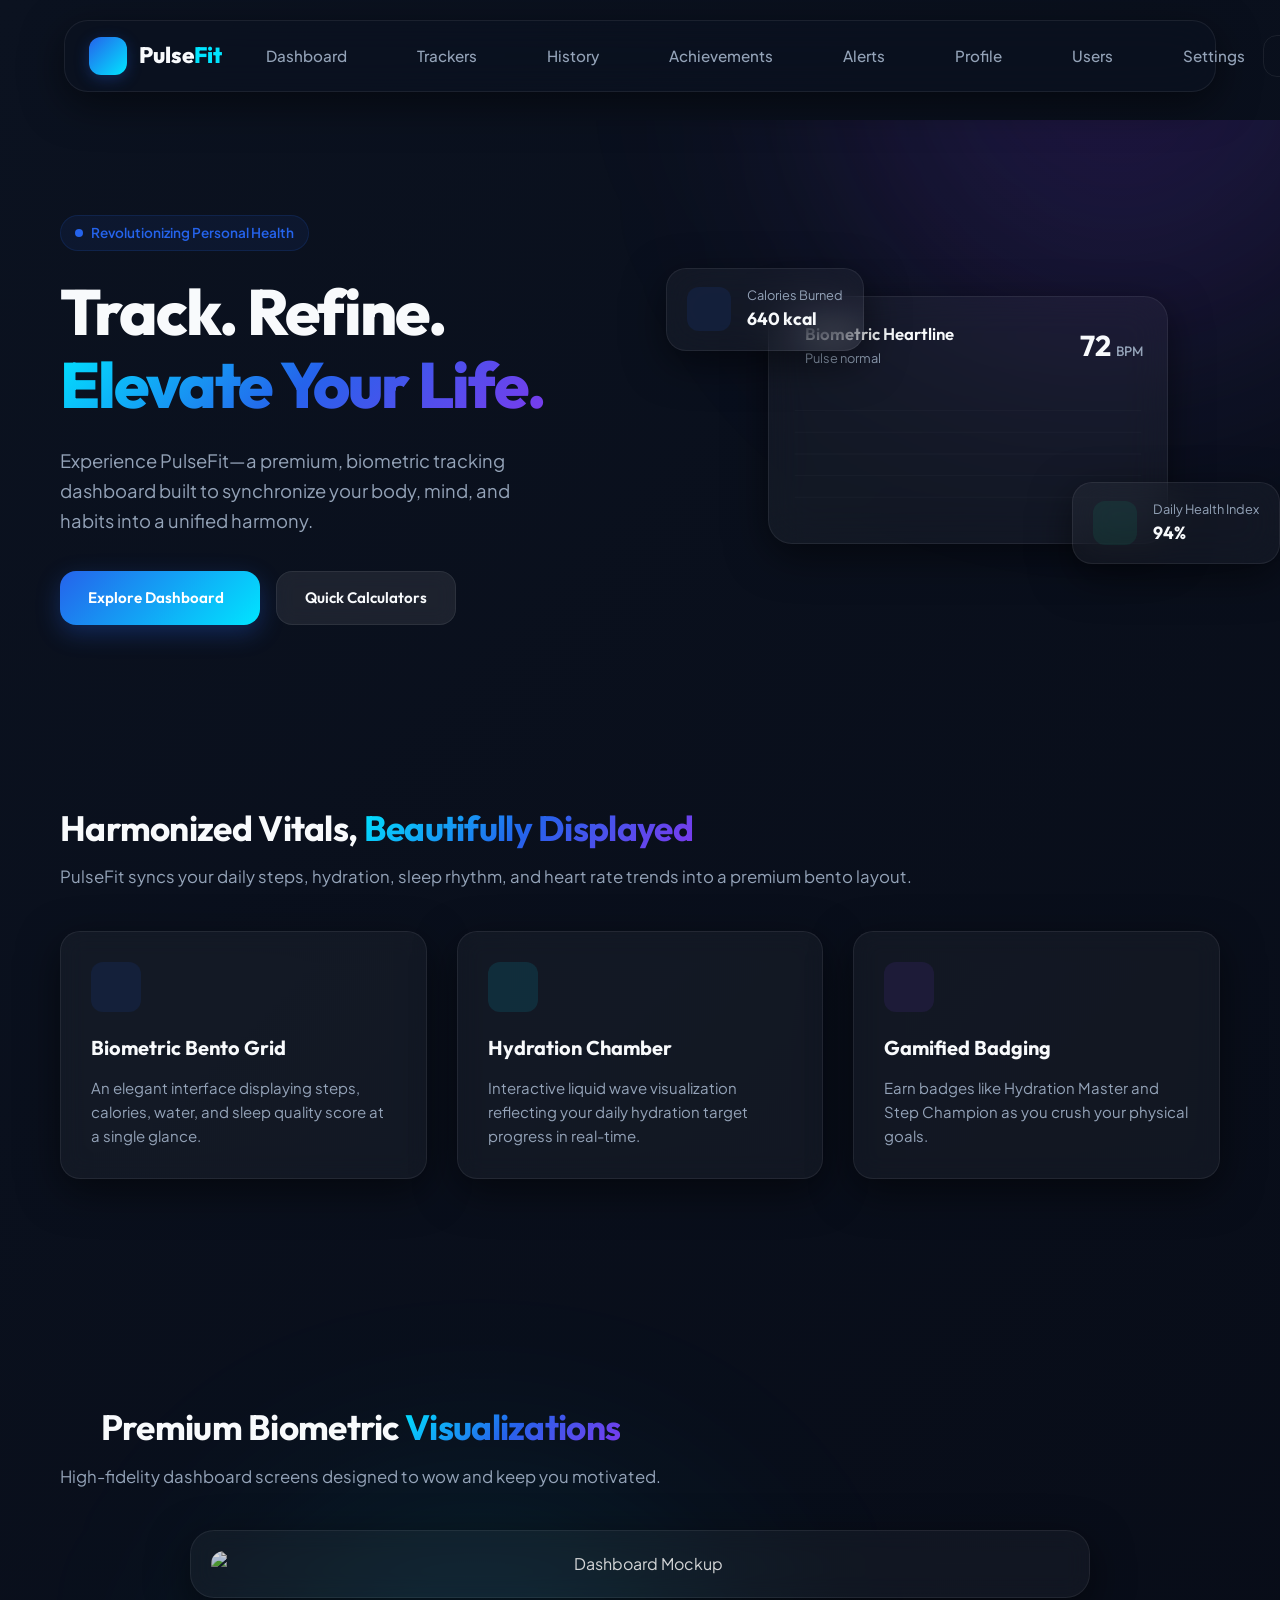
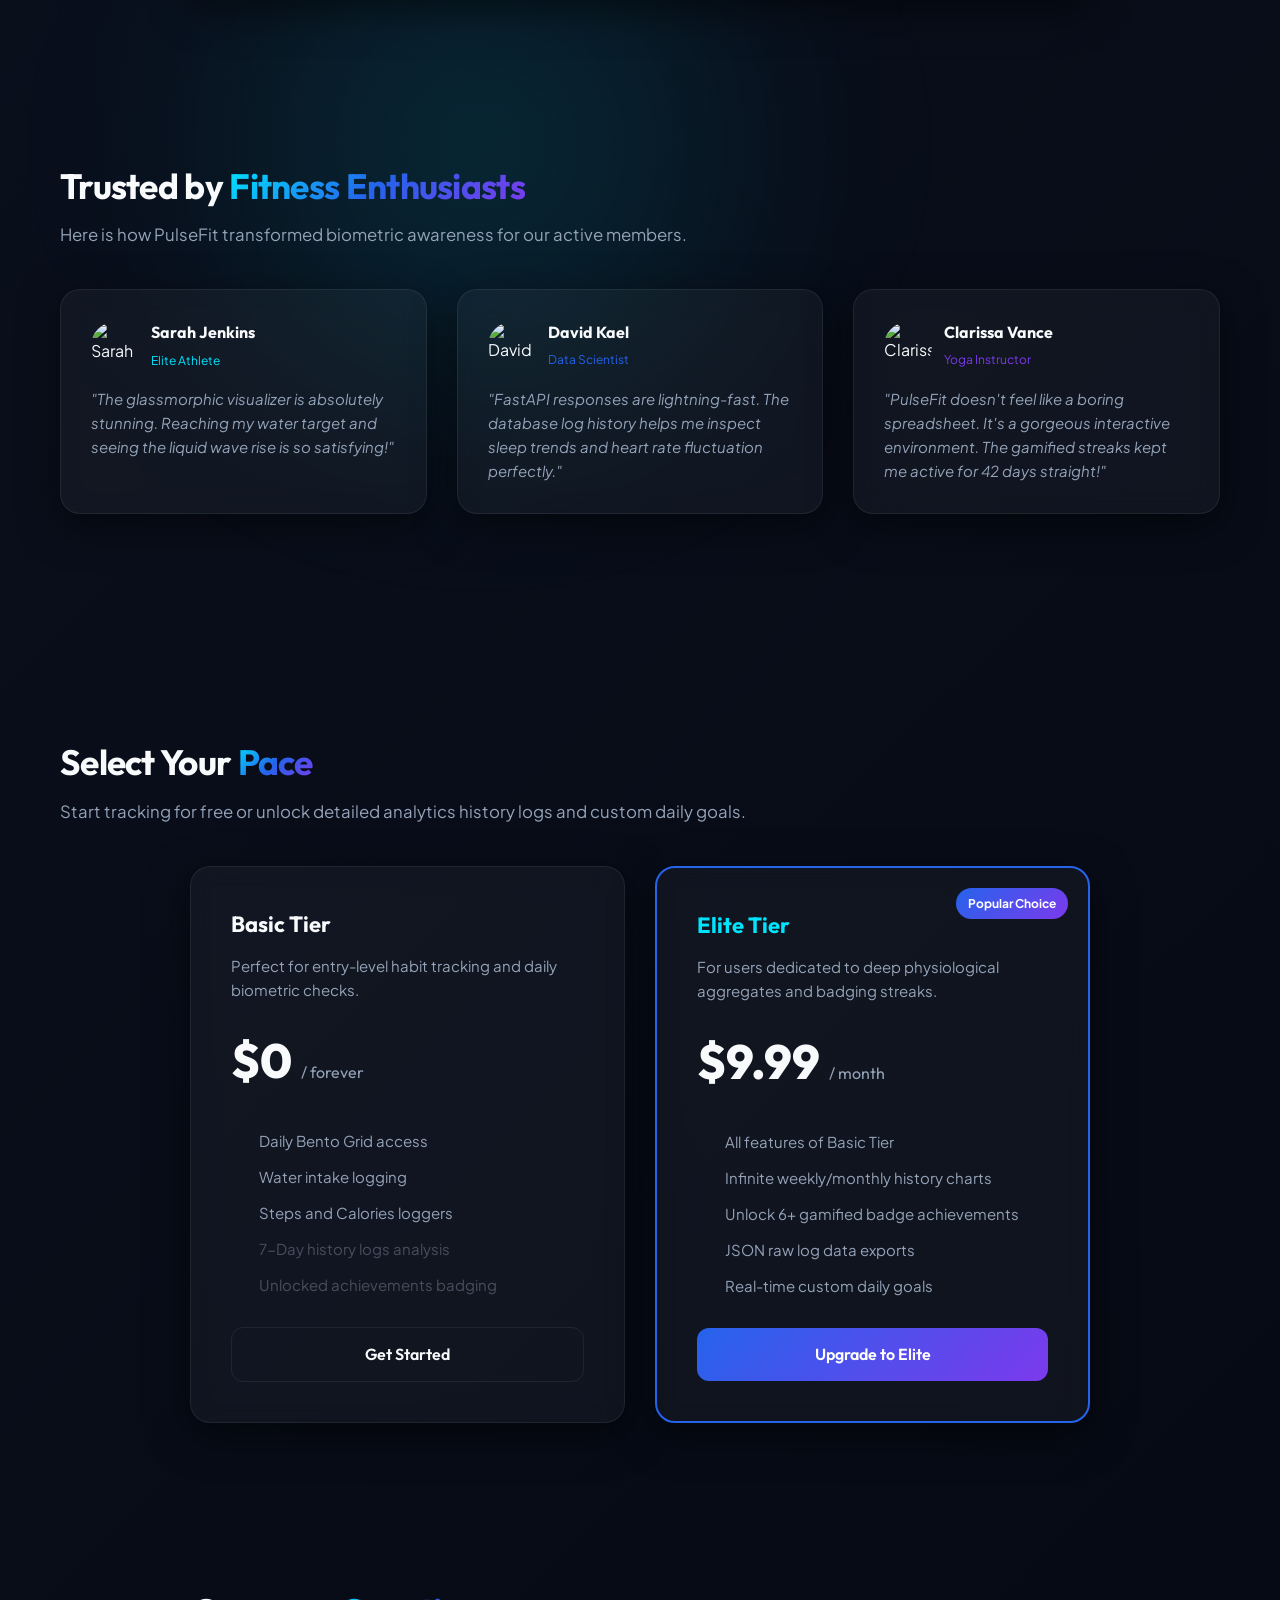
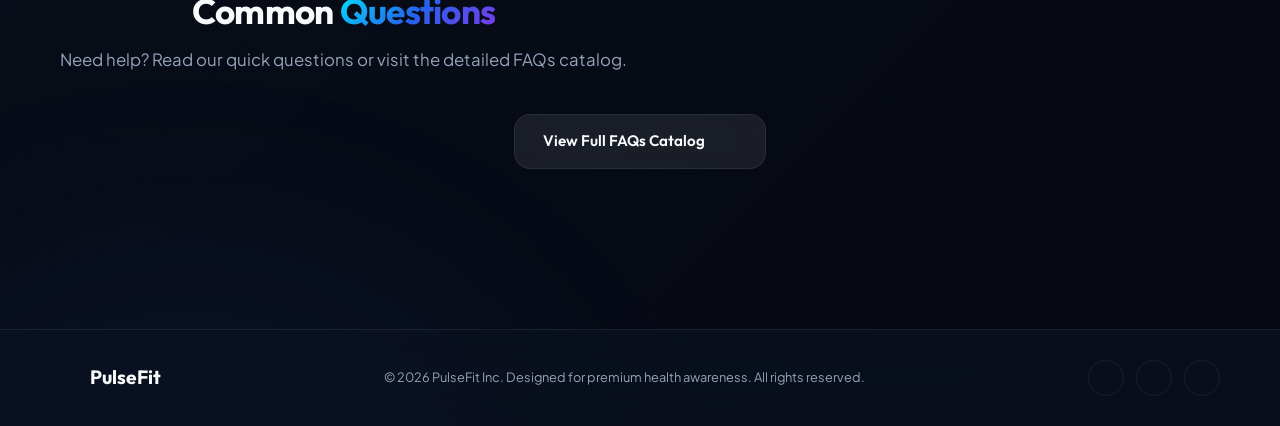
==== commit a69ccfbb: "Feature: Add User Management dashboard and APIs" ====
--- a/frontend/index.html
+++ b/frontend/index.html
@@ -73,6 +73,10 @@
                     <i data-lucide="user"></i>
                     <span>Profile</span>
                 </a>
+                <a href="users.html" class="nav-link">
+                    <i data-lucide="users"></i>
+                    <span>Users</span>
+                </a>
                 <a href="settings.html" class="nav-link">
                     <i data-lucide="settings"></i>
                     <span>Settings</span>
